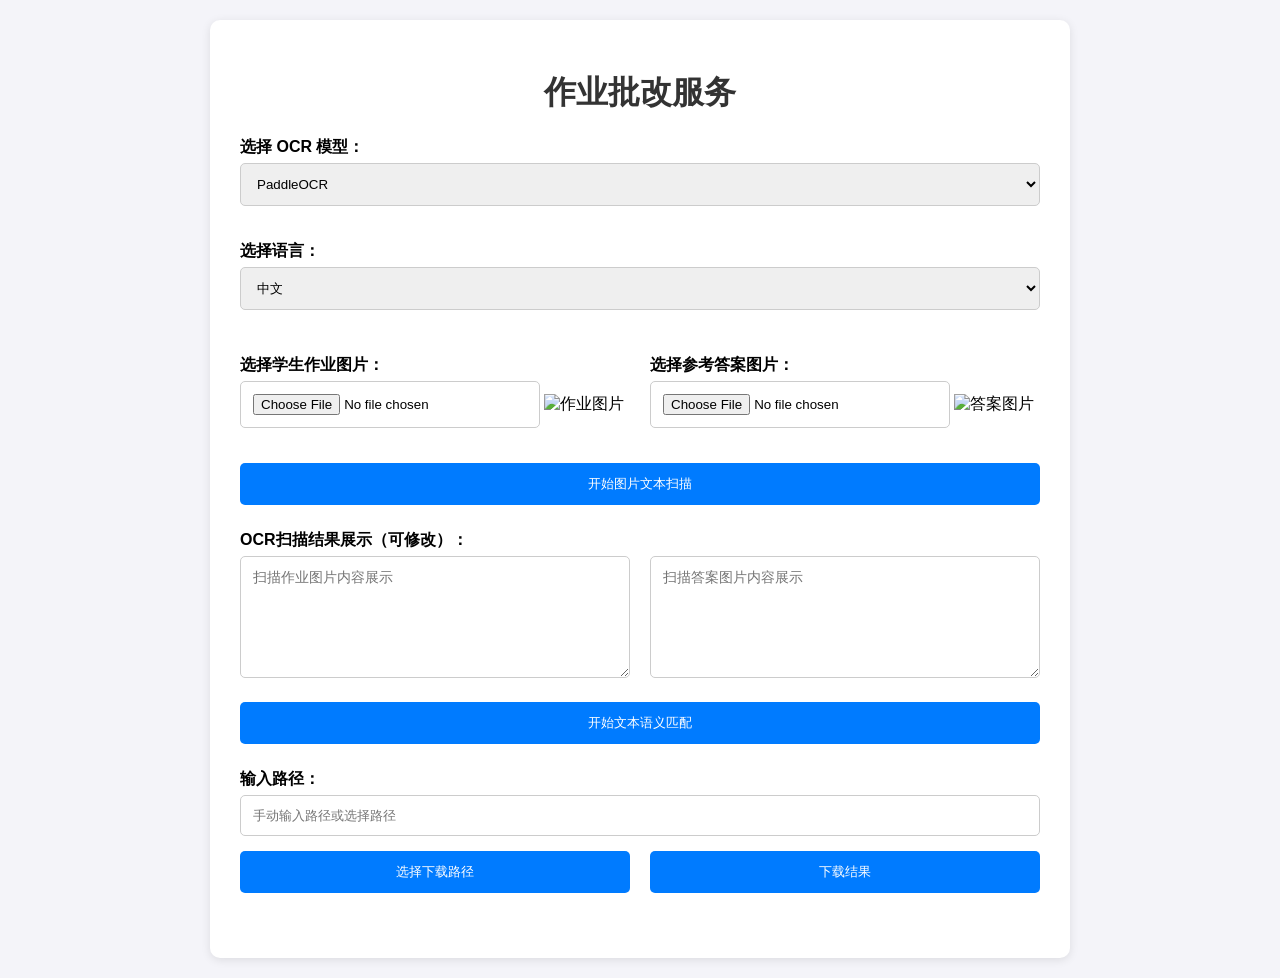
==== templates/index.html @ bc2387bb "前后端实现" ====
<!DOCTYPE html>
<html lang="en">
  <head>
    <meta charset="UTF-8" />
    <meta name="viewport" content="width=device-width, initial-scale=1.0" />
    <title>OCR 服务</title>
    <style>
      body {
        font-family: Arial, sans-serif;
        margin: 0;
        padding: 20px;
        background-color: #f4f4f9;
      }
      .container {
        max-width: 800px;
        margin: 0 auto;
        background: white;
        padding: 30px;
        border-radius: 10px;
        box-shadow: 0 2px 10px rgba(0, 0, 0, 0.1);
      }
      h1 {
        text-align: center;
        color: #333;
      }
      label {
        font-weight: bold;
        margin-top: 10px;
        display: block;
        margin-bottom: 5px;
      }
      input,
      select,
      button {
        width: 100%;
        padding: 12px;
        margin-bottom: 15px;
        border: 1px solid #ccc;
        border-radius: 5px;
        box-sizing: border-box;
      }
      button {
        background-color: #007bff;
        color: white;
        border: none;
        cursor: pointer;
      }
      button:hover {
        background-color: #0056b3;
      }
      .output {
        margin-top: 30px;
        background: #f9f9f9;
        padding: 15px;
        border-radius: 5px;
        display: none;
      }
      .output pre {
        font-size: 14px;
        color: #333;
        margin: 0;
      }
      #downloadButton {
        background-color: #28a745;
        margin-top: 15px;
      }
      #downloadButton:hover {
        background-color: #218838;
      }
      .path-box {
        display: flex;
        justify-content: space-between;
        align-items: center;
      }
      .input-boxs {
        display: flex;
        gap: 20px;
        margin-bottom: 20px;
      }
      .input-box {
        flex: 1;
      }
      .input-box input {
        width: calc(100% - 90px); /* Allow room for button */
      }
      .path-box button {
        width: 80px;
      }
      .hidden {
        display: none;
      }
      .form-group {
        margin-bottom: 20px;
      }
      .img-show {
        width: 100%;
        height: auto;
      }
      .download-box {
        display: flex;
        gap: 20px;
        margin-bottom: 20px;
      }
      textarea {
        width: 100%;
        padding: 12px;
        border: 1px solid #ccc;
        border-radius: 5px;
        font-family: Arial, sans-serif;
        font-size: 14px;
        box-sizing: border-box;
        resize: vertical; /* 可选，允许垂直调整大小 */
      }
    </style>
  </head>
  <body>
    <div class="container">
      <h1>作业批改服务</h1>
      <form id="ocrForm">
        <div class="form-group">
          <label for="model">选择 OCR 模型：</label>
          <select id="model">
            <option value="PaddleOCR">PaddleOCR</option>
            <option value="Tesseract">Tesseract</option>
          </select>
        </div>

        <div class="form-group">
          <label for="language">选择语言：</label>
          <select id="language">
            <option value="中文">中文</option>
            <option value="英文">英文</option>
          </select>
        </div>

        <div class="input-boxs">
          <div class="input-box">
            <label for="fileInput1">选择学生作业图片：</label>
            <input type="file" id="fileInput1" name="file1" accept="image/*" />
            <img id="img1" alt="作业图片" class="img-show" />
          </div>
          <div class="input-box">
            <label for="fileInput2">选择参考答案图片：</label>
            <input type="file" id="fileInput2" name="file2" accept="image/*" />
            <img id="img2" alt="答案图片" class="img-show" />
          </div>
        </div>

        <button type="button" id="ScanButton">开始图片文本扫描</button>

        <div class="form-group">
          <label for="">OCR扫描结果展示（可修改）：</label>
          <div class="input-boxs">
            <div class="input-box">
              <textarea
                id="content_work"
                placeholder="扫描作业图片内容展示"
                rows="6"
                style="width: 100%; resize: vertical"
              ></textarea>
            </div>
            <div class="input-box">
              <textarea
                id="content_answer"
                placeholder="扫描答案图片内容展示"
                rows="6"
                style="width: 100%; resize: vertical"
              ></textarea>
            </div>
          </div>
        </div>

        <button type="button" id="CompareButton">开始文本语义匹配</button>

        <div class="form-group">
          <label for="inputPath">输入路径：</label>
          <input
            type="text"
            id="DownloadPath"
            placeholder="手动输入路径或选择路径"
          />
          <div class="download-box">
            <button type="button" id="choosePathButton">选择下载路径</button>
            <button type="button" id="DownloadButton">下载结果</button>
          </div>
        </div>
      </form>

      <div class="output hidden" id="output">
        <h3>处理结果：</h3>
        <pre id="outputContent">等待处理...</pre>
        <button id="downloadButton" class="hidden">下载结果</button>
      </div>
    </div>

    <script>
      // 处理文件选择后的路径更新和图片预览
      document
        .getElementById("fileInput1")
        .addEventListener("change", function () {
          const file = this.files[0];
          if (file) {
            // 显示预览
            document.getElementById("img1").src = URL.createObjectURL(file);
            document.getElementById("img1").style.display = "block"; // 显示图片
          }
        });

      document
        .getElementById("fileInput2")
        .addEventListener("change", function () {
          const file = this.files[0];
          if (file) {
            // 显示预览
            document.getElementById("img2").src = URL.createObjectURL(file);
            document.getElementById("img2").style.display = "block"; // 显示图片
          }
        });

      document
        .getElementById("ScanButton")
        .addEventListener("click", async () => {
          const fileInput1 = document.getElementById("fileInput1");
          const fileInput2 = document.getElementById("fileInput2");

          if (!fileInput1.files[0] || !fileInput2.files[0]) {
            alert("请提供作业图片和参考答案图片！");
            return;
          }

          const formData = new FormData();
          formData.append("file1", fileInput1.files[0]);
          formData.append("file2", fileInput2.files[0]);
          formData.append("model", document.getElementById("model").value); // 选择的模型
          formData.append(
            "language",
            document.getElementById("language").value
          ); // 选择的语言

          try {
            const response = await fetch("http://127.0.0.1:5000/ocr", {
              method: "POST",
              body: formData,
            });

            const data = await response.json();
            const outputDiv = document.getElementById("output");
            const outputContent = document.getElementById("outputContent");

            if (response.ok) {
              outputDiv.classList.remove("hidden");
              outputContent.innerText =
                `扫描结果（部分显示）：\n\n` +
                `作业内容:\n${data.workContent}\n\n` +
                `参考答案内容:\n${data.answerContent}`;

              // 填充文本框中的扫描结果
              document.getElementById("content_work").value = data.workContent;
              document.getElementById("content_answer").value =
                data.answerContent;
            } else {
              outputDiv.classList.remove("hidden");
              outputContent.innerText = `处理失败：${data.message}`;
            }
          } catch (error) {
            document.getElementById(
              "outputContent"
            ).innerText = `请求出错：${error.message}`;
          }
        });

      // 处理文本匹配按钮
      document
        .getElementById("CompareButton")
        .addEventListener("click", async () => {
          const contentWork = document.getElementById("content_work").value;
          const contentAnswer = document.getElementById("content_answer").value;

          if (!contentWork || !contentAnswer) {
            alert("请扫描并填写作业内容和参考答案内容！");
            return;
          }

          const payload = {
            workContent: contentWork,
            answerContent: contentAnswer,
          };

          try {
            const response = await fetch(
              "http://127.0.0.1:5000/compare_texts",
              {
                method: "POST",
                headers: {
                  "Content-Type": "application/json",
                },
                body: JSON.stringify(payload),
              }
            );

            const data = await response.json();
            if (response.ok) {
              alert(`文本匹配结果：\n相似度：${data.similarity}%`);
            } else {
              alert(`错误：${data.message}`);
            }
          } catch (error) {
            alert(`请求失败：${error.message}`);
          }
        });
    </script>
  </body>
</html>
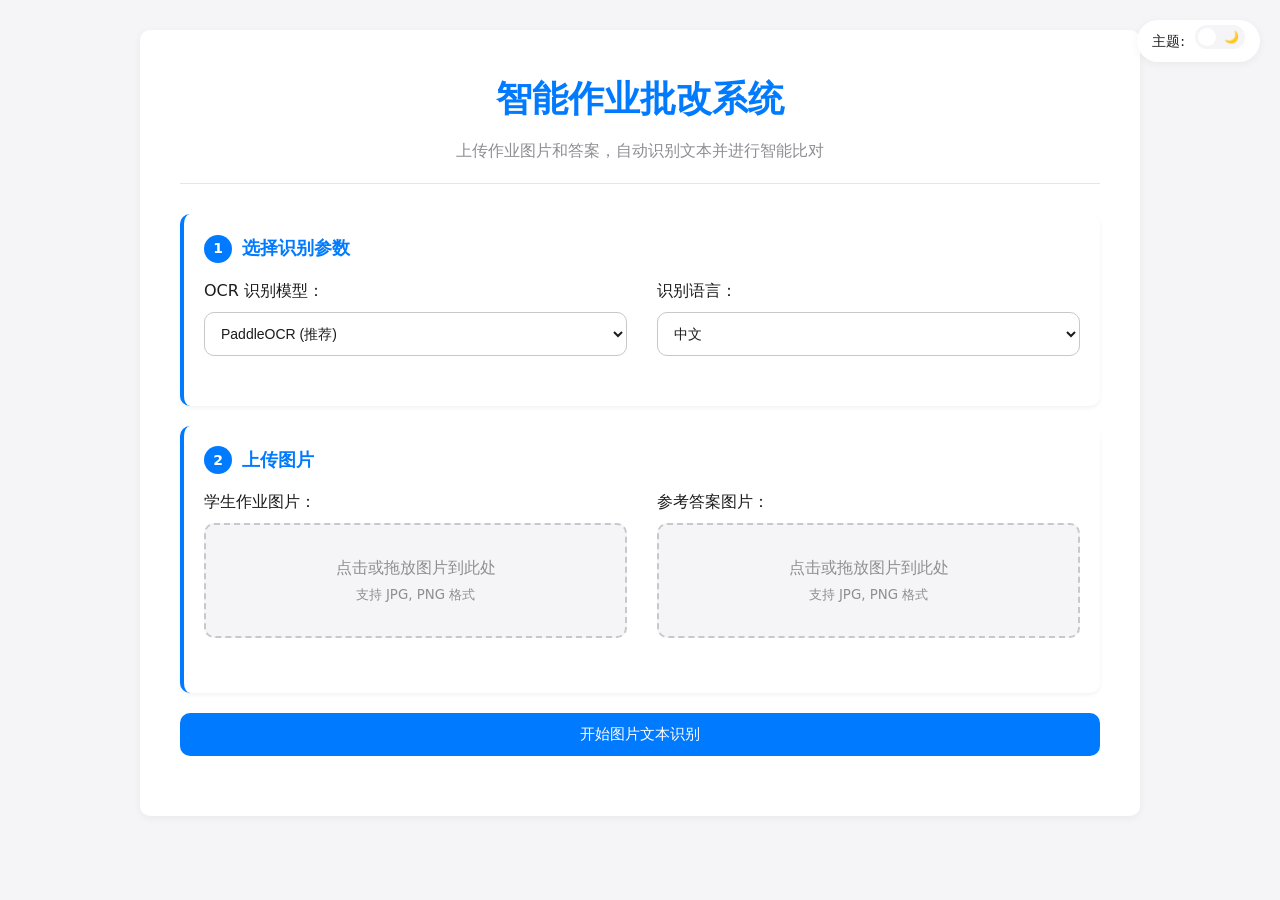
==== commit b81152e1: "deepseek增强" ====
--- a/templates/index.html
+++ b/templates/index.html
@@ -1,313 +1,1075 @@
 <!DOCTYPE html>
-<html lang="en">
-  <head>
-    <meta charset="UTF-8" />
-    <meta name="viewport" content="width=device-width, initial-scale=1.0" />
-    <title>OCR 服务</title>
-    <style>
-      body {
-        font-family: Arial, sans-serif;
-        margin: 0;
+<html lang="zh-CN">
+
+<head>
+  <meta charset="UTF-8" />
+  <meta name="viewport" content="width=device-width, initial-scale=1.0" />
+  <title>智能作业批改系统</title>
+  <style>
+    :root {
+      --primary-color: #007aff;
+      --secondary-color: #005bb5;
+      --success-color: #34c759;
+      --warning-color: #ff3b30;
+      --light-bg: #f5f5f7;
+      --dark-text: #1c1c1e;
+      --light-text: #8e8e93;
+      --border-radius: 10px;
+      --box-shadow: 0 2px 8px rgba(0, 0, 0, 0.05);
+      --body-bg: #f5f5f7;
+      --card-bg: #ffffff;
+      --border-color: #e5e5ea;
+      --input-border: #c7c7cc;
+      --file-input-bg: #f5f5f7;
+      --notification-bg: rgba(0, 0, 0, 0.8);
+      --notification-text: #ffffff;
+    }
+
+    [data-theme="dark"] {
+      --primary-color: #0a84ff;
+      --secondary-color: #007aff;
+      --success-color: #30d158;
+      --warning-color: #ff453a;
+      --light-bg: #1c1c1e;
+      --dark-text: #e5e5ea;
+      /* 调整为浅灰色，护眼 */
+      --light-text: #8e8e93;
+      --box-shadow: 0 4px 12px rgba(0, 0, 0, 0.3);
+      --body-bg: #121212;
+      /* 深灰色背景，护眼 */
+      --card-bg: #2c2c2e;
+      /* 稍浅灰色，柔和对比 */
+      --border-color: #3a3a3c;
+      --input-border: #3a3a3c;
+      --file-input-bg: #2c2c2e;
+      /* 与卡片背景一致 */
+      --notification-bg: rgba(255, 255, 255, 0.8);
+      --notification-text: #000000;
+    }
+
+    * {
+      box-sizing: border-box;
+      margin: 0;
+      padding: 0;
+    }
+
+    body {
+      font-family: system-ui, -apple-system, BlinkMacSystemFont, "Segoe UI",
+        Roboto, "Helvetica Neue", Arial, sans-serif;
+      line-height: 1.6;
+      color: var(--dark-text);
+      background-color: var(--body-bg);
+      padding: 0;
+      margin: 0;
+      transition: all 0.3s ease;
+    }
+
+    .container {
+      max-width: 1000px;
+      margin: 30px auto;
+      background: var(--card-bg);
+      padding: 40px;
+      border-radius: var(--border-radius);
+      box-shadow: var(--box-shadow);
+    }
+
+    .theme-toggle-container {
+      position: fixed;
+      top: 20px;
+      right: 20px;
+      z-index: 1000;
+      display: flex;
+      align-items: center;
+      background: var(--card-bg);
+      border-radius: 30px;
+      padding: 5px 15px;
+      box-shadow: var(--box-shadow);
+    }
+
+    .theme-label {
+      margin-right: 10px;
+      font-size: 14px;
+      color: var(--dark-text);
+    }
+
+    .theme-switch {
+      position: relative;
+      display: inline-block;
+      width: 50px;
+      height: 24px;
+    }
+
+    .theme-switch input {
+      opacity: 0;
+      width: 0;
+      height: 0;
+    }
+
+    .slider {
+      position: absolute;
+      cursor: pointer;
+      top: 0;
+      left: 0;
+      right: 0;
+      bottom: 0;
+      background-color: var(--light-bg);
+      transition: 0.4s;
+      border-radius: 34px;
+    }
+
+    .slider:before {
+      position: absolute;
+      content: "";
+      height: 18px;
+      width: 18px;
+      left: 3px;
+      bottom: 3px;
+      background-color: white;
+      transition: 0.4s;
+      border-radius: 50%;
+    }
+
+    input:checked+.slider {
+      background-color: var(--success-color);
+    }
+
+    input:checked+.slider:before {
+      transform: translateX(26px);
+    }
+
+    .slider-icons {
+      position: absolute;
+      top: 0;
+      left: 0;
+      right: 0;
+      bottom: 0;
+      display: flex;
+      justify-content: space-between;
+      padding: 3px 6px;
+      color: white;
+      font-size: 12px;
+    }
+
+    .page-header {
+      text-align: center;
+      margin-bottom: 30px;
+      padding-bottom: 20px;
+      border-bottom: 1px solid var(--border-color);
+    }
+
+    .page-header h1 {
+      color: var(--primary-color);
+      font-size: 36px;
+      margin-bottom: 10px;
+    }
+
+    .page-header p {
+      color: var(--light-text);
+      font-size: 16px;
+    }
+
+    .card {
+      background: var(--card-bg);
+      border-radius: var(--border-radius);
+      padding: 20px;
+      margin-bottom: 20px;
+      box-shadow: 0 2px 4px rgba(0, 0, 0, 0.05);
+      border-left: 4px solid var(--primary-color);
+      transition: all 0.3s ease;
+    }
+
+    .card:hover {
+      transform: scale(1.02);
+      box-shadow: 0 4px 8px rgba(0, 0, 0, 0.1);
+      transition: transform 0.3s, box-shadow 0.3s;
+    }
+
+    .card-title {
+      display: flex;
+      align-items: center;
+      margin-bottom: 15px;
+      font-size: 18px;
+      font-weight: 600;
+      color: var(--primary-color);
+    }
+
+    .card-title span {
+      background: var(--primary-color);
+      color: white;
+      width: 28px;
+      height: 28px;
+      border-radius: 50%;
+      display: flex;
+      align-items: center;
+      justify-content: center;
+      margin-right: 10px;
+      font-size: 14px;
+    }
+
+    label {
+      font-weight: 500;
+      display: block;
+      margin-bottom: 8px;
+      color: var(--dark-text);
+    }
+
+    input,
+    select,
+    textarea {
+      width: 100%;
+      padding: 12px;
+      margin-bottom: 15px;
+      border: 1px solid var(--input-border);
+      border-radius: var(--border-radius);
+      font-size: 14px;
+      transition: border 0.3s, box-shadow 0.3s;
+      background-color: var(--card-bg);
+      color: var(--dark-text);
+    }
+
+    input:focus,
+    select:focus,
+    textarea:focus {
+      outline: none;
+      border-color: var(--primary-color);
+      box-shadow: 0 0 0 2px rgba(0, 122, 255, 0.5);
+    }
+
+    select:hover {
+      cursor: pointer;
+    }
+
+    .form-row {
+      display: flex;
+      gap: 30px;
+      margin-bottom: 15px;
+    }
+
+    .form-column {
+      flex: 1;
+    }
+
+    button {
+      background-color: var(--primary-color);
+      color: white;
+      border: none;
+      padding: 12px 20px;
+      border-radius: var(--border-radius);
+      cursor: pointer;
+      font-weight: 500;
+      font-size: 15px;
+      transition: background 0.3s, transform 0.1s;
+      display: flex;
+      align-items: center;
+      justify-content: center;
+    }
+
+    button:hover {
+      background-color: var(--secondary-color);
+    }
+
+    button:active {
+      transform: scale(0.98);
+    }
+
+    .btn-success {
+      background-color: var(--success-color);
+    }
+
+    .btn-success:hover {
+      background-color: var(--secondary-color);
+    }
+
+    .file-input-container {
+      position: relative;
+      margin-bottom: 20px;
+    }
+
+    .file-input-container input[type="file"] {
+      position: absolute;
+      left: 0;
+      top: 0;
+      opacity: 0;
+      width: 100%;
+      height: 100%;
+      cursor: pointer;
+    }
+
+    .file-input-label {
+      display: flex;
+      align-items: center;
+      justify-content: center;
+      border: 2px dashed var(--input-border);
+      border-radius: var(--border-radius);
+      padding: 30px;
+      text-align: center;
+      color: var(--light-text);
+      background-color: var(--file-input-bg);
+      cursor: pointer;
+      transition: all 0.3s ease, background-color 0.3s ease,
+        transform 0.3s ease;
+    }
+
+    .file-input-label:hover {
+      border-color: var(--primary-color);
+      background-color: rgba(0, 122, 255, 0.05);
+    }
+
+    .file-input-label.has-file {
+      border-style: solid;
+      border-color: var(--success-color);
+      background-color: rgba(52, 199, 89, 0.1);
+      padding: 15px;
+      transform: scale(1.03);
+      /* 轻微放大，增强视觉反馈 */
+    }
+
+    .img-preview {
+      width: 100%;
+      max-height: 200px;
+      object-fit: contain;
+      margin-top: 10px;
+      border-radius: var(--border-radius);
+      box-shadow: 0 2px 4px rgba(0, 0, 0, 0.05);
+      display: none;
+    }
+
+    .cancel-btn {
+      background-color: var(--primary-color);
+      /* 修改为与“开始图片文本识别”按钮一致 */
+      margin-top: 8px;
+      font-size: 14px;
+      padding: 6px 12px;
+    }
+
+    .btn-container {
+      display: flex;
+      justify-content: center;
+      margin: 20px 0;
+      gap: 15px;
+    }
+
+    .full-width-btn {
+      width: 100%;
+    }
+
+    .result-container {
+      margin-top: 30px;
+      background: var(--light-bg);
+      padding: 20px;
+      border-radius: var(--border-radius);
+      display: none;
+    }
+
+    .result-header {
+      display: flex;
+      justify-content: space-between;
+      align-items: center;
+      margin-bottom: 15px;
+    }
+
+    .result-content {
+      background: var(--card-bg);
+      padding: 15px;
+      border-radius: var(--border-radius);
+      border: 1px solid var(--input-border);
+    }
+
+    .similarity-score {
+      font-size: 24px;
+      text-align: center;
+      margin: 20px 0;
+      padding: 15px;
+      background: linear-gradient(135deg,
+          var(--success-color),
+          var(--primary-color));
+      color: white;
+      border-radius: var(--border-radius);
+      display: none;
+    }
+
+    .loading {
+      position: relative;
+      opacity: 0.7;
+      pointer-events: none;
+    }
+
+    .loading::after {
+      content: "";
+      position: absolute;
+      top: calc(50% - 10px);
+      left: calc(50% - 10px);
+      width: 20px;
+      height: 20px;
+      border: 2px solid transparent;
+      border-top-color: var(--primary-color);
+      border-radius: 50%;
+      animation: spinner 0.8s linear infinite;
+    }
+
+    @keyframes spinner {
+      to {
+        transform: rotate(360deg);
+      }
+    }
+
+    .notification {
+      position: fixed;
+      top: 20px;
+      left: 50%;
+      transform: translateX(-50%);
+      width: auto;
+      max-width: 80%;
+      padding: 10px 20px;
+      background: var(--notification-bg);
+      color: var(--notification-text);
+      border-radius: 8px;
+      box-shadow: 0 4px 12px rgba(0, 0, 0, 0.15);
+      z-index: 1000;
+      display: none;
+      align-items: center;
+      justify-content: center;
+      transition: transform 0.3s ease-out;
+    }
+
+    .notification.show {
+      display: flex;
+    }
+
+    .notification.success {
+      border-left: 4px solid var(--success-color);
+    }
+
+    .notification.error {
+      border-left: 4px solid var(--warning-color);
+    }
+
+    #progressContainer {
+      display: none;
+      margin: 10px 0;
+    }
+
+    progress {
+      width: 100%;
+      height: 20px;
+      -webkit-appearance: none;
+      appearance: none;
+    }
+
+    progress::-webkit-progress-bar {
+      background-color: var(--input-border);
+      border-radius: var(--border-radius);
+    }
+
+    progress::-webkit-progress-value {
+      background: linear-gradient(to right,
+          var(--primary-color),
+          var(--secondary-color));
+      border-radius: var(--border-radius);
+    }
+
+    @media (max-width: 768px) {
+      .container {
         padding: 20px;
-        background-color: #f4f4f9;
+        margin: 15px;
       }
-      .container {
-        max-width: 800px;
-        margin: 0 auto;
-        background: white;
-        padding: 30px;
-        border-radius: 10px;
-        box-shadow: 0 2px 10px rgba(0, 0, 0, 0.1);
+
+      .form-row {
+        flex-direction: column;
+        gap: 0;
       }
-      h1 {
-        text-align: center;
-        color: #333;
+
+      .btn-container {
+        flex-direction: column;
       }
-      label {
-        font-weight: bold;
-        margin-top: 10px;
-        display: block;
-        margin-bottom: 5px;
+
+      .theme-toggle-container {
+        top: 10px;
+        right: 10px;
+        padding: 3px 10px;
       }
-      input,
-      select,
-      button {
-        width: 100%;
-        padding: 12px;
-        margin-bottom: 15px;
-        border: 1px solid #ccc;
-        border-radius: 5px;
-        box-sizing: border-box;
-      }
-      button {
-        background-color: #007bff;
-        color: white;
-        border: none;
-        cursor: pointer;
-      }
-      button:hover {
-        background-color: #0056b3;
-      }
-      .output {
-        margin-top: 30px;
-        background: #f9f9f9;
-        padding: 15px;
-        border-radius: 5px;
-        display: none;
-      }
-      .output pre {
-        font-size: 14px;
-        color: #333;
-        margin: 0;
-      }
-      #downloadButton {
-        background-color: #28a745;
-        margin-top: 15px;
-      }
-      #downloadButton:hover {
-        background-color: #218838;
-      }
-      .path-box {
-        display: flex;
-        justify-content: space-between;
-        align-items: center;
-      }
-      .input-boxs {
-        display: flex;
-        gap: 20px;
-        margin-bottom: 20px;
-      }
-      .input-box {
-        flex: 1;
-      }
-      .input-box input {
-        width: calc(100% - 90px); /* Allow room for button */
-      }
-      .path-box button {
-        width: 80px;
-      }
-      .hidden {
-        display: none;
-      }
-      .form-group {
-        margin-bottom: 20px;
-      }
-      .img-show {
-        width: 100%;
-        height: auto;
-      }
-      .download-box {
-        display: flex;
-        gap: 20px;
-        margin-bottom: 20px;
-      }
-      textarea {
-        width: 100%;
-        padding: 12px;
-        border: 1px solid #ccc;
-        border-radius: 5px;
-        font-family: Arial, sans-serif;
-        font-size: 14px;
-        box-sizing: border-box;
-        resize: vertical; /* 可选，允许垂直调整大小 */
-      }
-    </style>
-  </head>
-  <body>
-    <div class="container">
-      <h1>作业批改服务</h1>
-      <form id="ocrForm">
-        <div class="form-group">
-          <label for="model">选择 OCR 模型：</label>
-          <select id="model">
-            <option value="PaddleOCR">PaddleOCR</option>
-            <option value="Tesseract">Tesseract</option>
-          </select>
-        </div>
-
-        <div class="form-group">
-          <label for="language">选择语言：</label>
-          <select id="language">
-            <option value="中文">中文</option>
-            <option value="英文">英文</option>
-          </select>
-        </div>
-
-        <div class="input-boxs">
-          <div class="input-box">
-            <label for="fileInput1">选择学生作业图片：</label>
-            <input type="file" id="fileInput1" name="file1" accept="image/*" />
-            <img id="img1" alt="作业图片" class="img-show" />
+    }
+
+    .custom-checkbox-container {
+      display: flex;
+      align-items: center;
+      margin: 10px 0;
+    }
+
+    .custom-checkbox {
+      position: absolute;
+      opacity: 0;
+      cursor: pointer;
+      height: 0;
+      width: 0;
+    }
+
+    .custom-checkbox-label {
+      display: flex;
+      align-items: center;
+      cursor: pointer;
+      user-select: none;
+      font-weight: 500;
+      color: var(--dark-text);
+      margin-bottom: 0;
+    }
+
+    .checkbox-icon {
+      display: inline-block;
+      width: 22px;
+      height: 22px;
+      margin-right: 10px;
+      background-color: var(--card-bg);
+      border: 2px solid var(--primary-color);
+      border-radius: 6px;
+      position: relative;
+      transition: all 0.2s ease;
+    }
+
+    .custom-checkbox:checked+.custom-checkbox-label .checkbox-icon {
+      background-color: var(--primary-color);
+    }
+
+    .custom-checkbox:checked+.custom-checkbox-label .checkbox-icon::after {
+      content: '';
+      position: absolute;
+      left: 7px;
+      top: 3px;
+      width: 6px;
+      height: 12px;
+      border: solid white;
+      border-width: 0 2px 2px 0;
+      transform: rotate(45deg);
+    }
+
+    .custom-checkbox:focus+.custom-checkbox-label .checkbox-icon {
+      box-shadow: 0 0 0 3px rgba(0, 122, 255, 0.3);
+    }
+
+    /* 勾选框悬停效果 */
+    .custom-checkbox-label:hover .checkbox-icon {
+      border-color: var(--secondary-color);
+      transform: scale(1.05);
+    }
+  </style>
+</head>
+
+<body>
+  <!-- 主题切换 -->
+  <div class="theme-toggle-container">
+    <span class="theme-label">主题:</span>
+    <label class="theme-switch">
+      <input type="checkbox" id="themeToggle" />
+      <span class="slider">
+        <span class="slider-icons">
+          <span>☀️</span>
+          <span>🌙</span>
+        </span>
+      </span>
+    </label>
+  </div>
+  <div class="container">
+    <div class="page-header">
+      <h1>智能作业批改系统</h1>
+      <p>上传作业图片和答案，自动识别文本并进行智能比对</p>
+    </div>
+    <form id="ocrForm">
+      <div class="card">
+        <div class="card-title"><span>1</span>选择识别参数</div>
+        <div class="form-row">
+          <div class="form-column">
+            <label for="model">OCR 识别模型：</label>
+            <select id="model">
+              <option value="PaddleOCR">PaddleOCR (推荐)</option>
+              <option value="Tesseract">Tesseract</option>
+            </select>
           </div>
-          <div class="input-box">
-            <label for="fileInput2">选择参考答案图片：</label>
-            <input type="file" id="fileInput2" name="file2" accept="image/*" />
-            <img id="img2" alt="答案图片" class="img-show" />
+          <div class="form-column">
+            <label for="language">识别语言：</label>
+            <select id="language">
+              <option value="中文">中文</option>
+              <option value="英文">英文</option>
+            </select>
           </div>
         </div>
-
-        <button type="button" id="ScanButton">开始图片文本扫描</button>
-
-        <div class="form-group">
-          <label for="">OCR扫描结果展示（可修改）：</label>
-          <div class="input-boxs">
-            <div class="input-box">
-              <textarea
-                id="content_work"
-                placeholder="扫描作业图片内容展示"
-                rows="6"
-                style="width: 100%; resize: vertical"
-              ></textarea>
+      </div>
+      <div class="card">
+        <div class="card-title"><span>2</span>上传图片</div>
+        <div class="form-row">
+          <div class="form-column">
+            <label>学生作业图片：</label>
+            <div class="file-input-container">
+              <div class="file-input-label" id="workImageLabel">
+                <div>
+                  点击或拖放图片到此处<br /><small>支持 JPG, PNG 格式</small>
+                </div>
+              </div>
+              <input type="file" id="fileInput1" accept="image/*" />
             </div>
-            <div class="input-box">
-              <textarea
-                id="content_answer"
-                placeholder="扫描答案图片内容展示"
-                rows="6"
-                style="width: 100%; resize: vertical"
-              ></textarea>
+            <img id="img1" alt="作业图片预览" class="img-preview" />
+            <button type="button" id="cancelStudentImage" class="cancel-btn" style="display: none">
+              取消选择
+            </button>
+          </div>
+          <div class="form-column">
+            <label>参考答案图片：</label>
+            <div class="file-input-container">
+              <div class="file-input-label" id="answerImageLabel">
+                <div>
+                  点击或拖放图片到此处<br /><small>支持 JPG, PNG 格式</small>
+                </div>
+              </div>
+              <input type="file" id="fileInput2" accept="image/*" />
+            </div>
+            <img id="img2" alt="答案图片预览" class="img-preview" />
+            <button type="button" id="cancelAnswerImage" class="cancel-btn" style="display: none">
+              取消选择
+            </button>
+          </div>
+        </div>
+      </div>
+      <div class="btn-container">
+        <button type="button" id="ScanButton" class="full-width-btn" disabled>
+          <span>开始图片文本识别</span>
+        </button>
+      </div>
+      <div id="progressContainer" style="display: none">
+        <progress id="progressBar" value="0" max="100"></progress>
+      </div>
+      <div class="card" id="textResultCard" style="display: none">
+        <div class="card-title"><span>3</span>OCR识别结果</div>
+        <div class="form-row">
+          <div class="form-column">
+            <label for="content_work">学生作业内容：</label>
+            <textarea id="content_work" placeholder="学生作业内容将显示在这里..." rows="8"></textarea>
+            <button type="button" id="undoButtonWork" style="margin-bottom: 15px">
+              撤销修改
+            </button>
+          </div>
+          <div class="form-column">
+            <label for="content_answer">参考答案内容：</label>
+            <textarea id="content_answer" placeholder="参考答案内容将显示在这里..." rows="8"></textarea>
+            <button type="button" id="undoButtonAnswer" style="margin-bottom: 15px">
+              撤销修改
+            </button>
+          </div>
+        </div>
+        <p style="
+              margin-bottom: 15px;
+              color: var(--light-text);
+              font-size: 14px;
+            ">
+          提示：您可以手动编辑上面的文本以修正任何识别错误
+        </p>
+      </div>
+      <div class="btn-container" id="compareButtonContainer" style="display: none">
+        <button type="button" id="CompareButton" class="full-width-btn btn-success">
+          <span>开始智能文本匹配比对</span>
+        </button>
+        <div class="card" id="enhancedScoreContainer" style="display: none; margin-top: 15px; margin-bottom: 15px;">
+          <div class="form-row" style="margin: 0;">
+            <div class="form-column" style="display: flex; align-items: center;">
+              <div class="custom-checkbox-container">
+                <input type="checkbox" id="enableDeepseek" class="custom-checkbox">
+                <label for="enableDeepseek" class="custom-checkbox-label">
+                  <span class="checkbox-icon"></span>
+                  启用deepseek增强评分
+                </label>
+              </div>
             </div>
           </div>
         </div>
-
-        <button type="button" id="CompareButton">开始文本语义匹配</button>
-
-        <div class="form-group">
-          <label for="inputPath">输入路径：</label>
-          <input
-            type="text"
-            id="DownloadPath"
-            placeholder="手动输入路径或选择路径"
-          />
-          <div class="download-box">
-            <button type="button" id="choosePathButton">选择下载路径</button>
-            <button type="button" id="DownloadButton">下载结果</button>
+      </div>
+      <div class="similarity-score" id="similarityDisplay" style="display: none">
+        <h3>作业评分</h3>
+        <div id="similarityScore" style="font-size: 36px; font-weight: bold">
+          --
+        </div>
+      </div>
+      <div class="card" id="downloadCard" style="display: none">
+        <div class="card-title"><span>4</span>下载批改结果</div>
+        <label for="DownloadPath">下载路径：</label>
+        <input type="text" id="DownloadPath" placeholder="选择或输入文件保存路径" />
+        <div class="form-row">
+          <div class="form-column">
+            <button type="button" id="choosePathButton" class="full-width-btn">
+              选择保存路径
+            </button>
+          </div>
+          <div class="form-column">
+            <button type="button" id="DownloadButton" class="full-width-btn">
+              下载批改结果
+            </button>
           </div>
         </div>
-      </form>
-
-      <div class="output hidden" id="output">
-        <h3>处理结果：</h3>
-        <pre id="outputContent">等待处理...</pre>
-        <button id="downloadButton" class="hidden">下载结果</button>
       </div>
+    </form>
+    <div class="notification" id="notification">
+      <div id="notificationMessage"></div>
     </div>
-
-    <script>
-      // 处理文件选择后的路径更新和图片预览
-      document
-        .getElementById("fileInput1")
-        .addEventListener("change", function () {
-          const file = this.files[0];
-          if (file) {
-            // 显示预览
-            document.getElementById("img1").src = URL.createObjectURL(file);
-            document.getElementById("img1").style.display = "block"; // 显示图片
+  </div>
+  <script>
+    let originalWorkText = "";
+    let originalAnswerText = "";
+    let progressInterval = null;
+
+    function roundToHalf(value) {
+      const converted = parseFloat(value);
+      const decimal = converted - Math.floor(converted);
+      if (decimal < 0.25) {
+        return Math.floor(converted);
+      } else if (decimal < 0.75) {
+        return Math.floor(converted) + 0.5;
+      } else {
+        return Math.ceil(converted);
+      }
+    }
+
+    document.addEventListener("DOMContentLoaded", function () {
+      const themeToggle = document.getElementById("themeToggle");
+      const savedTheme = localStorage.getItem("theme");
+      const prefersDarkScheme = window.matchMedia(
+        "(prefers-color-scheme: dark)"
+      ).matches;
+      if (
+        savedTheme === "dark" ||
+        (savedTheme === null && prefersDarkScheme)
+      ) {
+        document.documentElement.setAttribute("data-theme", "dark");
+        themeToggle.checked = true;
+      } else {
+        document.documentElement.setAttribute("data-theme", "light");
+        themeToggle.checked = false;
+      }
+      themeToggle.addEventListener("change", function () {
+        if (this.checked) {
+          document.documentElement.setAttribute("data-theme", "dark");
+          localStorage.setItem("theme", "dark");
+          showNotification("已切换到深色主题", "success");
+        } else {
+          document.documentElement.setAttribute("data-theme", "light");
+          localStorage.setItem("theme", "light");
+          showNotification("已切换到浅色主题", "success");
+        }
+      });
+      window
+        .matchMedia("(prefers-color-scheme: dark)")
+        .addEventListener("change", (e) => {
+          if (!localStorage.getItem("theme")) {
+            const newTheme = e.matches ? "dark" : "light";
+            document.documentElement.setAttribute("data-theme", newTheme);
+            themeToggle.checked = e.matches;
+            showNotification(
+              `已根据系统设置切换到${e.matches ? "深色" : "浅色"}主题`,
+              "success"
+            );
           }
         });
-
-      document
-        .getElementById("fileInput2")
-        .addEventListener("change", function () {
-          const file = this.files[0];
-          if (file) {
-            // 显示预览
-            document.getElementById("img2").src = URL.createObjectURL(file);
-            document.getElementById("img2").style.display = "block"; // 显示图片
+    });
+
+    function showNotification(message, type = "success") {
+      const notification = document.getElementById("notification");
+      const notificationMessage = document.getElementById(
+        "notificationMessage"
+      );
+      notification.className = "notification";
+      notification.classList.add(type);
+      notificationMessage.textContent = message;
+      notification.style.display = "flex"; // 显示通知
+      setTimeout(() => {
+        notification.style.display = "none"; // 3秒后隐藏
+      }, 3000);
+    }
+
+    function startProgress() {
+      const progressBar = document.getElementById("progressBar");
+      progressBar.value = 0;
+      document.getElementById("progressContainer").style.display = "block";
+      progressInterval = setInterval(function () {
+        if (progressBar.value < 90) {
+          progressBar.value += 10;
+        } else {
+          clearInterval(progressInterval);
+          progressInterval = null;
+        }
+      }, 300);
+    }
+
+    function finishProgress() {
+      if (progressInterval) {
+        clearInterval(progressInterval);
+        progressInterval = null;
+      }
+      const progressBar = document.getElementById("progressBar");
+      progressBar.value = 100;
+      setTimeout(function () {
+        document.getElementById("progressContainer").style.display = "none";
+        progressBar.value = 0;
+      }, 500);
+    }
+
+    // 图片选择后的更新
+    function updateImagePreview(fileInputId, labelId, imgId, cancelBtnId) {
+      const fileInput = document.getElementById(fileInputId);
+      const label = document.getElementById(labelId);
+      const preview = document.getElementById(imgId);
+      const cancelBtn = document.getElementById(cancelBtnId);
+      const file = fileInput.files[0];
+
+      if (file) {
+        // 先进行缩放动画
+        label.style.transform = "scale(1.05)"; // 放大
+        label.style.transition = "transform 0.2s ease"; // 动画过渡
+
+        setTimeout(() => {
+          label.classList.add("has-file");
+          label.innerHTML = `<div>已选择: ${file.name}</div>`;
+          preview.src = URL.createObjectURL(file);
+          preview.style.display = "block";
+          cancelBtn.style.display = "inline-block";
+          checkFilesAndShowButtons();
+
+          // 恢复原始大小
+          label.style.transform = "scale(1)"; // 恢复缩放
+        }, 200); // 延迟200毫秒确保视觉体验
+      }
+    }
+
+    function cancelImageSelection(
+      fileInputId,
+      labelId,
+      imgId,
+      cancelBtnId,
+      type
+    ) {
+      const fileInput = document.getElementById(fileInputId);
+      const label = document.getElementById(labelId);
+      const preview = document.getElementById(imgId);
+      const cancelBtn = document.getElementById(cancelBtnId);
+
+      fileInput.value = "";
+      label.classList.remove("has-file");
+      label.innerHTML = `<div>点击或拖放图片到此处<br /><small>支持 JPG, PNG 格式</small></div>`;
+      preview.style.display = "none";
+      cancelBtn.style.display = "none";
+
+      if (type === "student") {
+        document.getElementById("content_work").value = "";
+        originalWorkText = "";
+        showNotification("已取消学生作业图片的上传", "success");
+      } else if (type === "answer") {
+        document.getElementById("content_answer").value = "";
+        originalAnswerText = "";
+        showNotification("已取消参考答案图片的上传", "success");
+      }
+
+      document.getElementById("textResultCard").style.display = "none";
+      document.getElementById("compareButtonContainer").style.display =
+        "none";
+      document.getElementById("enhancedScoreContainer").style.display = "none";
+      document.getElementById("similarityDisplay").style.display = "none";
+      document.getElementById("downloadCard").style.display = "none";
+
+      checkFilesAndShowButtons();
+    }
+
+    function checkFilesAndShowButtons() {
+      const file1 = document.getElementById("fileInput1").files[0];
+      const file2 = document.getElementById("fileInput2").files[0];
+      const scanButton = document.getElementById("ScanButton");
+      scanButton.disabled = !(file1 && file2);
+    }
+
+    document
+      .getElementById("fileInput1")
+      .addEventListener("change", function () {
+        updateImagePreview(
+          "fileInput1",
+          "workImageLabel",
+          "img1",
+          "cancelStudentImage"
+        );
+      });
+
+    document
+      .getElementById("fileInput2")
+      .addEventListener("change", function () {
+        updateImagePreview(
+          "fileInput2",
+          "answerImageLabel",
+          "img2",
+          "cancelAnswerImage"
+        );
+      });
+
+    document
+      .getElementById("cancelStudentImage")
+      .addEventListener("click", function () {
+        cancelImageSelection(
+          "fileInput1",
+          "workImageLabel",
+          "img1",
+          "cancelStudentImage",
+          "student"
+        );
+      });
+
+    document
+      .getElementById("cancelAnswerImage")
+      .addEventListener("click", function () {
+        cancelImageSelection(
+          "fileInput2",
+          "answerImageLabel",
+          "img2",
+          "cancelAnswerImage",
+          "answer"
+        );
+      });
+
+    document
+      .getElementById("ScanButton")
+      .addEventListener("click", async () => {
+        const scanButton = document.getElementById("ScanButton");
+        const fileInput1 = document.getElementById("fileInput1");
+        const fileInput2 = document.getElementById("fileInput2");
+        if (!fileInput1.files[0] || !fileInput2.files[0]) {
+          showNotification("请提供作业图片和参考答案图片！", "error");
+          return;
+        }
+        startProgress();
+        scanButton.classList.add("loading");
+        scanButton.querySelector("span").textContent = "正在识别..."; // 更改按钮文本
+        const formData = new FormData();
+        formData.append("file1", fileInput1.files[0]);
+        formData.append("file2", fileInput2.files[0]);
+        formData.append("model", document.getElementById("model").value);
+        formData.append(
+          "language",
+          document.getElementById("language").value
+        );
+        try {
+          const response = await fetch("http://127.0.0.1:5000/ocr", {
+            method: "POST",
+            body: formData,
+          });
+          const data = await response.json();
+          if (response.ok) {
+            document.getElementById("textResultCard").style.display = "block";
+            document.getElementById("compareButtonContainer").style.display =
+              "block";
+            document.getElementById("enhancedScoreContainer").style.display = "block";
+            document.getElementById("content_work").value = data.workContent;
+            document.getElementById("content_answer").value =
+              data.answerContent;
+            originalWorkText = data.workContent;
+            originalAnswerText = data.answerContent;
+            showNotification(
+              "文本识别成功！请检查并修正识别结果。",
+              "success"
+            );
+          } else {
+            showNotification(`处理失败：${data.message}`, "error");
           }
-        });
-
-      document
-        .getElementById("ScanButton")
-        .addEventListener("click", async () => {
-          const fileInput1 = document.getElementById("fileInput1");
-          const fileInput2 = document.getElementById("fileInput2");
-
-          if (!fileInput1.files[0] || !fileInput2.files[0]) {
-            alert("请提供作业图片和参考答案图片！");
-            return;
+        } catch (error) {
+          showNotification(`请求出错：${error.message}`, "error");
+        } finally {
+          finishProgress();
+          scanButton.classList.remove("loading");
+          scanButton.querySelector("span").textContent = "开始图片文本识别"; // 恢复按钮文本
+        }
+      });
+
+    document
+      .getElementById("CompareButton")
+      .addEventListener("click", async () => {
+        const compareButton = document.getElementById("CompareButton");
+        const contentWork = document.getElementById("content_work").value;
+        const contentAnswer = document.getElementById("content_answer").value;
+        if (!contentWork || !contentAnswer) {
+          showNotification("请先完成文本识别或手动输入内容！", "error");
+          return;
+        }
+        startProgress();
+        compareButton.classList.add("loading");
+        compareButton.querySelector("span").textContent = "比对中..."; // 更改按钮文本
+        const payload = {
+          workContent: contentWork,
+          answerContent: contentAnswer,
+          useDeepseek: document.getElementById("enableDeepseek").checked,
+        };
+        try {
+          const response = await fetch(
+            "http://127.0.0.1:5000/compare_texts",
+            {
+              method: "POST",
+              headers: { "Content-Type": "application/json" },
+              body: JSON.stringify(payload),
+            }
+          );
+          const data = await response.json();
+          if (response.ok) {
+            const similarity = data.similarity;
+            const roundedSimilarity = roundToHalf(similarity);
+            const displayScore = Number.isInteger(roundedSimilarity)
+              ? roundedSimilarity.toFixed(0)
+              : roundedSimilarity.toFixed(1);
+            document.getElementById("similarityScore").textContent =
+              displayScore;
+            document.getElementById("similarityDisplay").style.display =
+              "block";
+            document.getElementById("downloadCard").style.display = "block";
+            showNotification(
+              `文本匹配完成！作业评分：${displayScore}`,
+              "success"
+            );
+          } else {
+            showNotification(`错误：${data.message}`, "error");
           }
-
-          const formData = new FormData();
-          formData.append("file1", fileInput1.files[0]);
-          formData.append("file2", fileInput2.files[0]);
-          formData.append("model", document.getElementById("model").value); // 选择的模型
-          formData.append(
-            "language",
-            document.getElementById("language").value
-          ); // 选择的语言
-
-          try {
-            const response = await fetch("http://127.0.0.1:5000/ocr", {
-              method: "POST",
-              body: formData,
-            });
-
-            const data = await response.json();
-            const outputDiv = document.getElementById("output");
-            const outputContent = document.getElementById("outputContent");
-
-            if (response.ok) {
-              outputDiv.classList.remove("hidden");
-              outputContent.innerText =
-                `扫描结果（部分显示）：\n\n` +
-                `作业内容:\n${data.workContent}\n\n` +
-                `参考答案内容:\n${data.answerContent}`;
-
-              // 填充文本框中的扫描结果
-              document.getElementById("content_work").value = data.workContent;
-              document.getElementById("content_answer").value =
-                data.answerContent;
-            } else {
-              outputDiv.classList.remove("hidden");
-              outputContent.innerText = `处理失败：${data.message}`;
-            }
-          } catch (error) {
-            document.getElementById(
-              "outputContent"
-            ).innerText = `请求出错：${error.message}`;
-          }
-        });
-
-      // 处理文本匹配按钮
-      document
-        .getElementById("CompareButton")
-        .addEventListener("click", async () => {
-          const contentWork = document.getElementById("content_work").value;
-          const contentAnswer = document.getElementById("content_answer").value;
-
-          if (!contentWork || !contentAnswer) {
-            alert("请扫描并填写作业内容和参考答案内容！");
-            return;
-          }
-
-          const payload = {
-            workContent: contentWork,
-            answerContent: contentAnswer,
-          };
-
-          try {
-            const response = await fetch(
-              "http://127.0.0.1:5000/compare_texts",
-              {
-                method: "POST",
-                headers: {
-                  "Content-Type": "application/json",
-                },
-                body: JSON.stringify(payload),
-              }
-            );
-
-            const data = await response.json();
-            if (response.ok) {
-              alert(`文本匹配结果：\n相似度：${data.similarity}%`);
-            } else {
-              alert(`错误：${data.message}`);
-            }
-          } catch (error) {
-            alert(`请求失败：${error.message}`);
-          }
-        });
-    </script>
-  </body>
-</html>
+        } catch (error) {
+          showNotification(`请求失败：${error.message}`, "error");
+        } finally {
+          finishProgress();
+          compareButton.classList.remove("loading");
+          compareButton.querySelector("span").textContent =
+            "开始智能文本匹配比对"; // 恢复按钮文本
+        }
+      });
+
+    document
+      .getElementById("DownloadButton")
+      .addEventListener("click", () => {
+        const downloadPath = document.getElementById("DownloadPath").value;
+        if (!downloadPath) {
+          showNotification("请先选择下载路径！", "error");
+          return;
+        }
+        showNotification("正在保存批改结果...", "success");
+        setTimeout(() => {
+          showNotification("批改结果已保存到指定路径！", "success");
+        }, 1500);
+      });
+
+    document
+      .getElementById("choosePathButton")
+      .addEventListener("click", () => {
+        document.getElementById("DownloadPath").value =
+          "C:/Users/学生/Documents/批改结果.pdf";
+      });
+
+    document
+      .getElementById("undoButtonWork")
+      .addEventListener("click", () => {
+        document.getElementById("content_work").value = originalWorkText;
+        showNotification("已撤销修改，恢复学生作业原始文本", "success");
+      });
+
+    document
+      .getElementById("undoButtonAnswer")
+      .addEventListener("click", () => {
+        document.getElementById("content_answer").value = originalAnswerText;
+        showNotification("已撤销修改，恢复参考答案原始文本", "success");
+      });
+  </script>
+</body>
+
+</html>
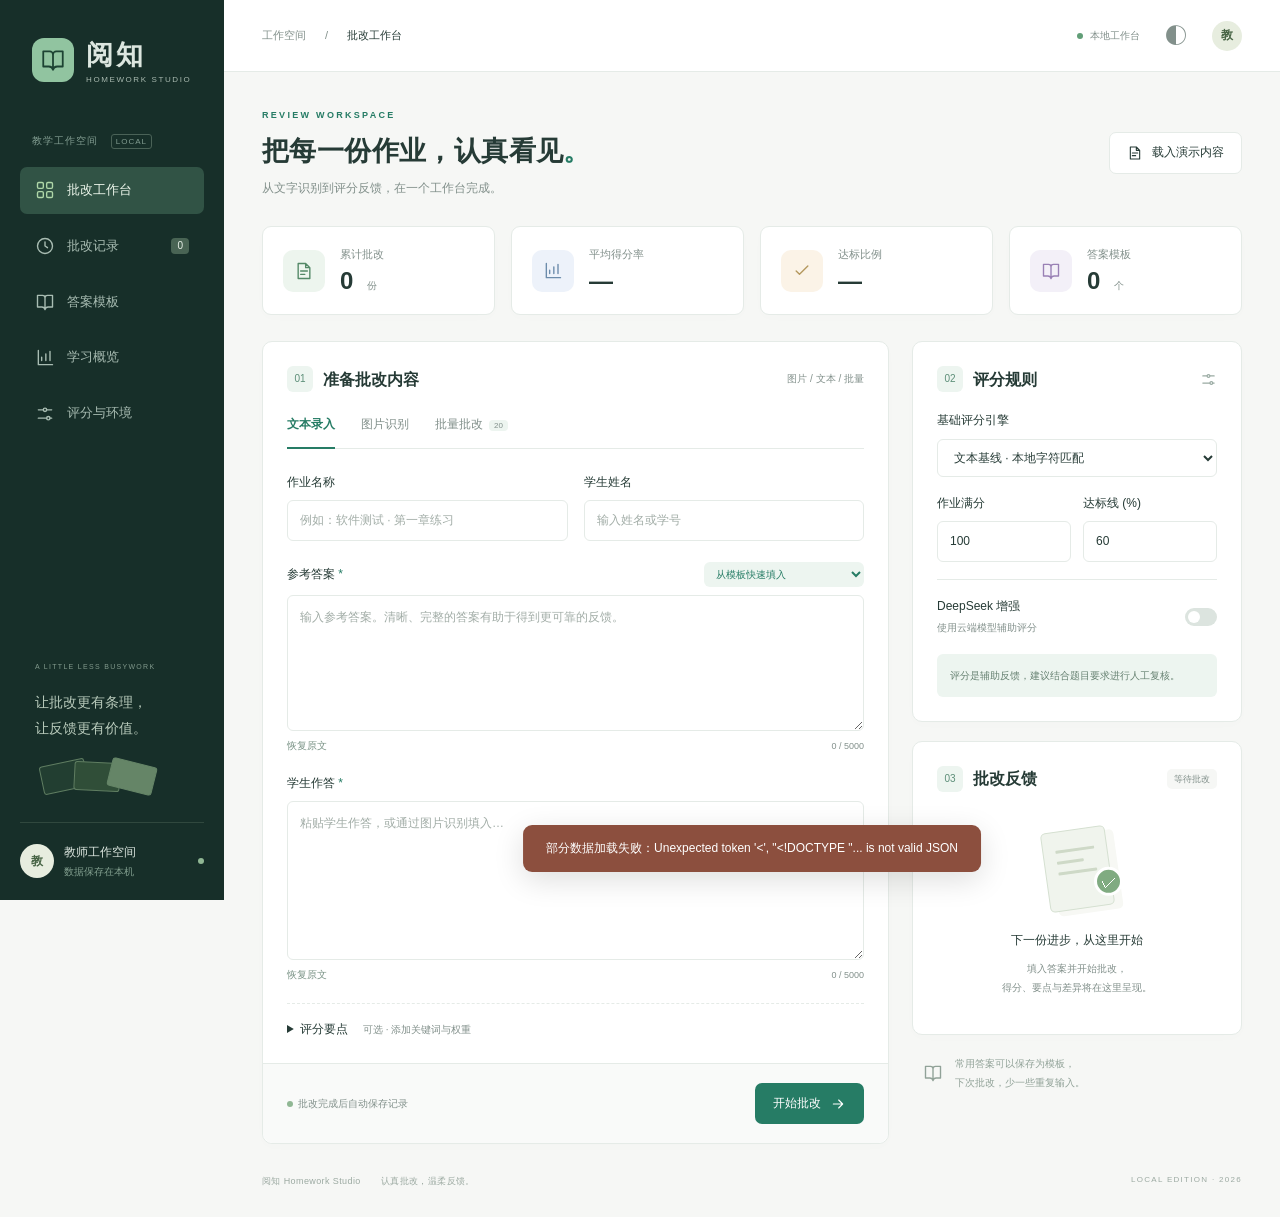
==== commit 15c180fd: "feat: build interactive review workspace and history pages" ====
--- a/templates/index.html
+++ b/templates/index.html
@@ -1,1075 +1,72 @@
-<!DOCTYPE html>
+<!doctype html>
 <html lang="zh-CN">
-
-<head>
-  <meta charset="UTF-8" />
-  <meta name="viewport" content="width=device-width, initial-scale=1.0" />
-  <title>智能作业批改系统</title>
-  <style>
-    :root {
-      --primary-color: #007aff;
-      --secondary-color: #005bb5;
-      --success-color: #34c759;
-      --warning-color: #ff3b30;
-      --light-bg: #f5f5f7;
-      --dark-text: #1c1c1e;
-      --light-text: #8e8e93;
-      --border-radius: 10px;
-      --box-shadow: 0 2px 8px rgba(0, 0, 0, 0.05);
-      --body-bg: #f5f5f7;
-      --card-bg: #ffffff;
-      --border-color: #e5e5ea;
-      --input-border: #c7c7cc;
-      --file-input-bg: #f5f5f7;
-      --notification-bg: rgba(0, 0, 0, 0.8);
-      --notification-text: #ffffff;
-    }
-
-    [data-theme="dark"] {
-      --primary-color: #0a84ff;
-      --secondary-color: #007aff;
-      --success-color: #30d158;
-      --warning-color: #ff453a;
-      --light-bg: #1c1c1e;
-      --dark-text: #e5e5ea;
-      /* 调整为浅灰色，护眼 */
-      --light-text: #8e8e93;
-      --box-shadow: 0 4px 12px rgba(0, 0, 0, 0.3);
-      --body-bg: #121212;
-      /* 深灰色背景，护眼 */
-      --card-bg: #2c2c2e;
-      /* 稍浅灰色，柔和对比 */
-      --border-color: #3a3a3c;
-      --input-border: #3a3a3c;
-      --file-input-bg: #2c2c2e;
-      /* 与卡片背景一致 */
-      --notification-bg: rgba(255, 255, 255, 0.8);
-      --notification-text: #000000;
-    }
-
-    * {
-      box-sizing: border-box;
-      margin: 0;
-      padding: 0;
-    }
-
-    body {
-      font-family: system-ui, -apple-system, BlinkMacSystemFont, "Segoe UI",
-        Roboto, "Helvetica Neue", Arial, sans-serif;
-      line-height: 1.6;
-      color: var(--dark-text);
-      background-color: var(--body-bg);
-      padding: 0;
-      margin: 0;
-      transition: all 0.3s ease;
-    }
-
-    .container {
-      max-width: 1000px;
-      margin: 30px auto;
-      background: var(--card-bg);
-      padding: 40px;
-      border-radius: var(--border-radius);
-      box-shadow: var(--box-shadow);
-    }
-
-    .theme-toggle-container {
-      position: fixed;
-      top: 20px;
-      right: 20px;
-      z-index: 1000;
-      display: flex;
-      align-items: center;
-      background: var(--card-bg);
-      border-radius: 30px;
-      padding: 5px 15px;
-      box-shadow: var(--box-shadow);
-    }
-
-    .theme-label {
-      margin-right: 10px;
-      font-size: 14px;
-      color: var(--dark-text);
-    }
-
-    .theme-switch {
-      position: relative;
-      display: inline-block;
-      width: 50px;
-      height: 24px;
-    }
-
-    .theme-switch input {
-      opacity: 0;
-      width: 0;
-      height: 0;
-    }
-
-    .slider {
-      position: absolute;
-      cursor: pointer;
-      top: 0;
-      left: 0;
-      right: 0;
-      bottom: 0;
-      background-color: var(--light-bg);
-      transition: 0.4s;
-      border-radius: 34px;
-    }
-
-    .slider:before {
-      position: absolute;
-      content: "";
-      height: 18px;
-      width: 18px;
-      left: 3px;
-      bottom: 3px;
-      background-color: white;
-      transition: 0.4s;
-      border-radius: 50%;
-    }
-
-    input:checked+.slider {
-      background-color: var(--success-color);
-    }
-
-    input:checked+.slider:before {
-      transform: translateX(26px);
-    }
-
-    .slider-icons {
-      position: absolute;
-      top: 0;
-      left: 0;
-      right: 0;
-      bottom: 0;
-      display: flex;
-      justify-content: space-between;
-      padding: 3px 6px;
-      color: white;
-      font-size: 12px;
-    }
-
-    .page-header {
-      text-align: center;
-      margin-bottom: 30px;
-      padding-bottom: 20px;
-      border-bottom: 1px solid var(--border-color);
-    }
-
-    .page-header h1 {
-      color: var(--primary-color);
-      font-size: 36px;
-      margin-bottom: 10px;
-    }
-
-    .page-header p {
-      color: var(--light-text);
-      font-size: 16px;
-    }
-
-    .card {
-      background: var(--card-bg);
-      border-radius: var(--border-radius);
-      padding: 20px;
-      margin-bottom: 20px;
-      box-shadow: 0 2px 4px rgba(0, 0, 0, 0.05);
-      border-left: 4px solid var(--primary-color);
-      transition: all 0.3s ease;
-    }
-
-    .card:hover {
-      transform: scale(1.02);
-      box-shadow: 0 4px 8px rgba(0, 0, 0, 0.1);
-      transition: transform 0.3s, box-shadow 0.3s;
-    }
-
-    .card-title {
-      display: flex;
-      align-items: center;
-      margin-bottom: 15px;
-      font-size: 18px;
-      font-weight: 600;
-      color: var(--primary-color);
-    }
-
-    .card-title span {
-      background: var(--primary-color);
-      color: white;
-      width: 28px;
-      height: 28px;
-      border-radius: 50%;
-      display: flex;
-      align-items: center;
-      justify-content: center;
-      margin-right: 10px;
-      font-size: 14px;
-    }
-
-    label {
-      font-weight: 500;
-      display: block;
-      margin-bottom: 8px;
-      color: var(--dark-text);
-    }
-
-    input,
-    select,
-    textarea {
-      width: 100%;
-      padding: 12px;
-      margin-bottom: 15px;
-      border: 1px solid var(--input-border);
-      border-radius: var(--border-radius);
-      font-size: 14px;
-      transition: border 0.3s, box-shadow 0.3s;
-      background-color: var(--card-bg);
-      color: var(--dark-text);
-    }
-
-    input:focus,
-    select:focus,
-    textarea:focus {
-      outline: none;
-      border-color: var(--primary-color);
-      box-shadow: 0 0 0 2px rgba(0, 122, 255, 0.5);
-    }
-
-    select:hover {
-      cursor: pointer;
-    }
-
-    .form-row {
-      display: flex;
-      gap: 30px;
-      margin-bottom: 15px;
-    }
-
-    .form-column {
-      flex: 1;
-    }
-
-    button {
-      background-color: var(--primary-color);
-      color: white;
-      border: none;
-      padding: 12px 20px;
-      border-radius: var(--border-radius);
-      cursor: pointer;
-      font-weight: 500;
-      font-size: 15px;
-      transition: background 0.3s, transform 0.1s;
-      display: flex;
-      align-items: center;
-      justify-content: center;
-    }
-
-    button:hover {
-      background-color: var(--secondary-color);
-    }
-
-    button:active {
-      transform: scale(0.98);
-    }
-
-    .btn-success {
-      background-color: var(--success-color);
-    }
-
-    .btn-success:hover {
-      background-color: var(--secondary-color);
-    }
-
-    .file-input-container {
-      position: relative;
-      margin-bottom: 20px;
-    }
-
-    .file-input-container input[type="file"] {
-      position: absolute;
-      left: 0;
-      top: 0;
-      opacity: 0;
-      width: 100%;
-      height: 100%;
-      cursor: pointer;
-    }
-
-    .file-input-label {
-      display: flex;
-      align-items: center;
-      justify-content: center;
-      border: 2px dashed var(--input-border);
-      border-radius: var(--border-radius);
-      padding: 30px;
-      text-align: center;
-      color: var(--light-text);
-      background-color: var(--file-input-bg);
-      cursor: pointer;
-      transition: all 0.3s ease, background-color 0.3s ease,
-        transform 0.3s ease;
-    }
-
-    .file-input-label:hover {
-      border-color: var(--primary-color);
-      background-color: rgba(0, 122, 255, 0.05);
-    }
-
-    .file-input-label.has-file {
-      border-style: solid;
-      border-color: var(--success-color);
-      background-color: rgba(52, 199, 89, 0.1);
-      padding: 15px;
-      transform: scale(1.03);
-      /* 轻微放大，增强视觉反馈 */
-    }
-
-    .img-preview {
-      width: 100%;
-      max-height: 200px;
-      object-fit: contain;
-      margin-top: 10px;
-      border-radius: var(--border-radius);
-      box-shadow: 0 2px 4px rgba(0, 0, 0, 0.05);
-      display: none;
-    }
-
-    .cancel-btn {
-      background-color: var(--primary-color);
-      /* 修改为与“开始图片文本识别”按钮一致 */
-      margin-top: 8px;
-      font-size: 14px;
-      padding: 6px 12px;
-    }
-
-    .btn-container {
-      display: flex;
-      justify-content: center;
-      margin: 20px 0;
-      gap: 15px;
-    }
-
-    .full-width-btn {
-      width: 100%;
-    }
-
-    .result-container {
-      margin-top: 30px;
-      background: var(--light-bg);
-      padding: 20px;
-      border-radius: var(--border-radius);
-      display: none;
-    }
-
-    .result-header {
-      display: flex;
-      justify-content: space-between;
-      align-items: center;
-      margin-bottom: 15px;
-    }
-
-    .result-content {
-      background: var(--card-bg);
-      padding: 15px;
-      border-radius: var(--border-radius);
-      border: 1px solid var(--input-border);
-    }
-
-    .similarity-score {
-      font-size: 24px;
-      text-align: center;
-      margin: 20px 0;
-      padding: 15px;
-      background: linear-gradient(135deg,
-          var(--success-color),
-          var(--primary-color));
-      color: white;
-      border-radius: var(--border-radius);
-      display: none;
-    }
-
-    .loading {
-      position: relative;
-      opacity: 0.7;
-      pointer-events: none;
-    }
-
-    .loading::after {
-      content: "";
-      position: absolute;
-      top: calc(50% - 10px);
-      left: calc(50% - 10px);
-      width: 20px;
-      height: 20px;
-      border: 2px solid transparent;
-      border-top-color: var(--primary-color);
-      border-radius: 50%;
-      animation: spinner 0.8s linear infinite;
-    }
-
-    @keyframes spinner {
-      to {
-        transform: rotate(360deg);
-      }
-    }
-
-    .notification {
-      position: fixed;
-      top: 20px;
-      left: 50%;
-      transform: translateX(-50%);
-      width: auto;
-      max-width: 80%;
-      padding: 10px 20px;
-      background: var(--notification-bg);
-      color: var(--notification-text);
-      border-radius: 8px;
-      box-shadow: 0 4px 12px rgba(0, 0, 0, 0.15);
-      z-index: 1000;
-      display: none;
-      align-items: center;
-      justify-content: center;
-      transition: transform 0.3s ease-out;
-    }
-
-    .notification.show {
-      display: flex;
-    }
-
-    .notification.success {
-      border-left: 4px solid var(--success-color);
-    }
-
-    .notification.error {
-      border-left: 4px solid var(--warning-color);
-    }
-
-    #progressContainer {
-      display: none;
-      margin: 10px 0;
-    }
-
-    progress {
-      width: 100%;
-      height: 20px;
-      -webkit-appearance: none;
-      appearance: none;
-    }
-
-    progress::-webkit-progress-bar {
-      background-color: var(--input-border);
-      border-radius: var(--border-radius);
-    }
-
-    progress::-webkit-progress-value {
-      background: linear-gradient(to right,
-          var(--primary-color),
-          var(--secondary-color));
-      border-radius: var(--border-radius);
-    }
-
-    @media (max-width: 768px) {
-      .container {
-        padding: 20px;
-        margin: 15px;
-      }
-
-      .form-row {
-        flex-direction: column;
-        gap: 0;
-      }
-
-      .btn-container {
-        flex-direction: column;
-      }
-
-      .theme-toggle-container {
-        top: 10px;
-        right: 10px;
-        padding: 3px 10px;
-      }
-    }
-
-    .custom-checkbox-container {
-      display: flex;
-      align-items: center;
-      margin: 10px 0;
-    }
-
-    .custom-checkbox {
-      position: absolute;
-      opacity: 0;
-      cursor: pointer;
-      height: 0;
-      width: 0;
-    }
-
-    .custom-checkbox-label {
-      display: flex;
-      align-items: center;
-      cursor: pointer;
-      user-select: none;
-      font-weight: 500;
-      color: var(--dark-text);
-      margin-bottom: 0;
-    }
-
-    .checkbox-icon {
-      display: inline-block;
-      width: 22px;
-      height: 22px;
-      margin-right: 10px;
-      background-color: var(--card-bg);
-      border: 2px solid var(--primary-color);
-      border-radius: 6px;
-      position: relative;
-      transition: all 0.2s ease;
-    }
-
-    .custom-checkbox:checked+.custom-checkbox-label .checkbox-icon {
-      background-color: var(--primary-color);
-    }
-
-    .custom-checkbox:checked+.custom-checkbox-label .checkbox-icon::after {
-      content: '';
-      position: absolute;
-      left: 7px;
-      top: 3px;
-      width: 6px;
-      height: 12px;
-      border: solid white;
-      border-width: 0 2px 2px 0;
-      transform: rotate(45deg);
-    }
-
-    .custom-checkbox:focus+.custom-checkbox-label .checkbox-icon {
-      box-shadow: 0 0 0 3px rgba(0, 122, 255, 0.3);
-    }
-
-    /* 勾选框悬停效果 */
-    .custom-checkbox-label:hover .checkbox-icon {
-      border-color: var(--secondary-color);
-      transform: scale(1.05);
-    }
-  </style>
-</head>
-
+<head><meta charset="utf-8"><meta name="viewport" content="width=device-width, initial-scale=1"><title>阅知 · 作业批改工作台</title><link rel="stylesheet" href="/static/app.css"><script src="/static/app.js" defer></script></head>
 <body>
-  <!-- 主题切换 -->
-  <div class="theme-toggle-container">
-    <span class="theme-label">主题:</span>
-    <label class="theme-switch">
-      <input type="checkbox" id="themeToggle" />
-      <span class="slider">
-        <span class="slider-icons">
-          <span>☀️</span>
-          <span>🌙</span>
-        </span>
-      </span>
-    </label>
-  </div>
-  <div class="container">
-    <div class="page-header">
-      <h1>智能作业批改系统</h1>
-      <p>上传作业图片和答案，自动识别文本并进行智能比对</p>
+<svg class="sprite" aria-hidden="true"><defs>
+<symbol id="i-book" viewBox="0 0 24 24"><path d="M3 4h6a3 3 0 0 1 3 3v14a4 4 0 0 0-4-3H3zm18 0h-6a3 3 0 0 0-3 3v14a4 4 0 0 1 4-3h5z"/></symbol>
+<symbol id="i-grid" viewBox="0 0 24 24"><rect x="3" y="3" width="7" height="7" rx="1.5"/><rect x="14" y="3" width="7" height="7" rx="1.5"/><rect x="3" y="14" width="7" height="7" rx="1.5"/><rect x="14" y="14" width="7" height="7" rx="1.5"/></symbol>
+<symbol id="i-clock" viewBox="0 0 24 24"><circle cx="12" cy="12" r="9"/><path d="M12 7v5l3 2"/></symbol>
+<symbol id="i-file" viewBox="0 0 24 24"><path d="M14 3H5v18h14V8zM14 3v5h5M8 12h8M8 16h5"/></symbol>
+<symbol id="i-sliders" viewBox="0 0 24 24"><path d="M4 7h6m4 0h6M4 17h10m4 0h2"/><circle cx="12" cy="7" r="2"/><circle cx="16" cy="17" r="2"/></symbol>
+<symbol id="i-arrow" viewBox="0 0 24 24"><path d="M5 12h14m-6-6 6 6-6 6"/></symbol>
+<symbol id="i-upload" viewBox="0 0 24 24"><path d="M12 16V3M7 8l5-5 5 5M4 15v6h16v-6"/></symbol>
+<symbol id="i-check" viewBox="0 0 24 24"><path d="m5 12 4 4L19 6"/></symbol>
+<symbol id="i-chart" viewBox="0 0 24 24"><path d="M4 3v17h17M8 15v-4m5 4V7m5 8V4"/></symbol>
+</defs></svg>
+<aside class="sidebar">
+  <a class="brand" href="#workspace"><span class="brand-icon"><svg><use href="#i-book"/></svg></span><span>阅知<span class="brand-en">HOMEWORK STUDIO</span></span></a>
+  <div class="space-label">教学工作空间 <span>LOCAL</span></div>
+  <nav aria-label="主导航">
+    <a href="#workspace" data-page="workspace" class="active"><svg><use href="#i-grid"/></svg>批改工作台</a>
+    <a href="#history" data-page="history"><svg><use href="#i-clock"/></svg>批改记录<span id="nav-count" class="nav-count">0</span></a>
+    <a href="#templates" data-page="templates"><svg><use href="#i-book"/></svg>答案模板</a>
+    <a href="#analytics" data-page="analytics"><svg><use href="#i-chart"/></svg>学习概览</a>
+    <a href="#settings" data-page="settings"><svg><use href="#i-sliders"/></svg>评分与环境</a>
+  </nav>
+  <div class="sidebar-note"><span class="tiny-kicker">A LITTLE LESS BUSYWORK</span><p>让批改更有条理，<br>让反馈更有价值。</p><div class="note-drawing"><span></span><span></span><span></span></div></div>
+  <div class="profile"><span class="avatar">教</span><div>教师工作空间<small>数据保存在本机</small></div><span class="online-dot"></span></div>
+</aside>
+<div class="main-shell">
+  <header class="topbar"><div>工作空间 <span>/</span> <b id="breadcrumb">批改工作台</b></div><div class="top-right"><span class="local-pill"><i></i> 本地工作台</span><button id="theme-toggle" class="icon-button" aria-label="切换深浅主题">◐</button><span class="avatar small">教</span></div></header>
+  <main>
+  <section id="page-workspace" class="page">
+    <div class="page-heading"><div><div class="eyebrow">REVIEW WORKSPACE</div><h1>把每一份作业，认真看见<span>。</span></h1><p>从文字识别到评分反馈，在一个工作台完成。</p></div><button id="load-demo" class="button secondary"><svg><use href="#i-file"/></svg>载入演示内容</button></div>
+    <div class="stats-row"><div class="stat"><span class="stat-icon mint"><svg><use href="#i-file"/></svg></span><div><small>累计批改</small><strong id="stat-total">0 <em>份</em></strong></div></div><div class="stat"><span class="stat-icon blue"><svg><use href="#i-chart"/></svg></span><div><small>平均得分率</small><strong id="stat-average">—</strong></div></div><div class="stat"><span class="stat-icon amber"><svg><use href="#i-check"/></svg></span><div><small>达标比例</small><strong id="stat-pass">—</strong></div></div><div class="stat"><span class="stat-icon lavender"><svg><use href="#i-book"/></svg></span><div><small>答案模板</small><strong id="stat-templates">0 <em>个</em></strong></div></div></div>
+    <div class="workspace-grid">
+    <div class="editor-column">
+      <form id="review-form" class="panel editor-panel">
+        <div class="panel-heading"><h2><span class="step">01</span>准备批改内容</h2><span class="subtle">图片 / 文本 / 批量</span></div>
+        <div class="mode-tabs" role="tablist" aria-label="输入方式"><button type="button" role="tab" aria-selected="true" data-mode="text" class="selected">文本录入</button><button type="button" role="tab" aria-selected="false" data-mode="image">图片识别</button><button type="button" role="tab" aria-selected="false" data-mode="batch">批量批改<span class="mini-badge">20</span></button></div>
+        <div class="form-grid"><label>作业名称<input id="title" maxlength="120" placeholder="例如：软件测试 · 第一章练习" required></label><label id="student-field">学生姓名<input id="student" maxlength="80" placeholder="输入姓名或学号" required></label></div>
+        <div id="image-input" hidden>
+          <div class="form-grid compact"><label>识别引擎<select id="ocr-engine"><option>RapidOCR</option><option>PaddleOCR</option><option>Tesseract</option></select></label><label>识别语言<select id="language"><option>中文</option><option>英文</option></select></label></div>
+          <label>图片预处理<select id="preprocessing"><option value="original">保留原图</option><option value="grayscale">灰度处理</option><option value="binary">黑白二值化 · Otsu</option><option value="enhanced">对比度与锐度增强</option></select></label><p class="helper">浅色文字或光照不均时可尝试预处理；识别效果仍需对照原图检查。</p>
+          <div class="form-grid uploads"><label class="dropzone" id="drop-work"><input type="file" id="file-work" accept=".jpg,.jpeg,.png,.bmp,.tiff,.tif,.webp"><svg><use href="#i-upload"/></svg><b>上传学生作业</b><span>点击选择或拖放图片</span><small>单张不超过 8 MB</small><img id="preview-work" alt="学生作业预览" hidden></label><label class="dropzone" id="drop-answer"><input type="file" id="file-answer" accept=".jpg,.jpeg,.png,.bmp,.tiff,.tif,.webp"><svg><use href="#i-upload"/></svg><b>上传参考答案</b><span>点击选择或拖放图片</span><small>支持 JPG / PNG 等格式</small><img id="preview-answer" alt="参考答案预览" hidden></label></div>
+          <div class="actions end"><button id="demo-images" type="button" class="text-button">使用演示图片</button><button id="clear-images" type="button" class="text-button">清除图片</button><button id="run-ocr" type="button" class="button secondary">识别两张图片</button></div>
+          <p class="helper">识别结果会填入下方文本框。请校正识别错误，再开始批改。</p>
+        </div>
+        <div class="answer-heading"><label for="answer">参考答案 <span class="required">*</span></label><select id="template-select" aria-label="使用答案模板"><option value="">从模板快速填入</option></select></div>
+        <textarea id="answer" rows="5" maxlength="5000" placeholder="输入参考答案。清晰、完整的答案有助于得到更可靠的反馈。" required></textarea><div class="text-meta"><button id="undo-answer" type="button" class="text-button">恢复原文</button><span id="answer-count">0 / 5000</span></div>
+        <div id="single-input"><label for="work">学生作答 <span class="required">*</span></label><textarea id="work" rows="6" maxlength="5000" placeholder="粘贴学生作答，或通过图片识别填入…" required></textarea><div class="text-meta"><button id="undo-work" type="button" class="text-button">恢复原文</button><span id="work-count">0 / 5000</span></div></div>
+        <div id="batch-input" hidden><label for="batch-text">批量作答</label><textarea id="batch-text" rows="7" placeholder="每行一位学生，姓名与答案用 | 分隔&#10;张同学 | 软件测试用于发现缺陷并验证软件需求。&#10;李同学 | 测试是运行程序并发现错误的过程。"></textarea><p class="helper">每行格式：姓名 | 答案。每次最多 20 份，共用参考答案和评分规则。批量模式使用本地引擎。</p></div>
+        <details class="rubric-details"><summary>评分要点 <span>可选 · 添加关键词与权重</span></summary><p class="helper">每行一个关键词，可用“关键词 | 权重”。启用后，要点覆盖占基础分的 60%；关键词命中不代表语义正确。</p><textarea id="rubric" rows="3" placeholder="发现缺陷 | 2&#10;验证需求 | 1"></textarea></details>
+        <div class="editor-footer"><span><i class="online-dot"></i>批改完成后自动保存记录</span><button type="submit" id="run-grade" class="button primary">开始批改<svg><use href="#i-arrow"/></svg></button></div>
+      </form>
     </div>
-    <form id="ocrForm">
-      <div class="card">
-        <div class="card-title"><span>1</span>选择识别参数</div>
-        <div class="form-row">
-          <div class="form-column">
-            <label for="model">OCR 识别模型：</label>
-            <select id="model">
-              <option value="PaddleOCR">PaddleOCR (推荐)</option>
-              <option value="Tesseract">Tesseract</option>
-            </select>
-          </div>
-          <div class="form-column">
-            <label for="language">识别语言：</label>
-            <select id="language">
-              <option value="中文">中文</option>
-              <option value="英文">英文</option>
-            </select>
-          </div>
-        </div>
-      </div>
-      <div class="card">
-        <div class="card-title"><span>2</span>上传图片</div>
-        <div class="form-row">
-          <div class="form-column">
-            <label>学生作业图片：</label>
-            <div class="file-input-container">
-              <div class="file-input-label" id="workImageLabel">
-                <div>
-                  点击或拖放图片到此处<br /><small>支持 JPG, PNG 格式</small>
-                </div>
-              </div>
-              <input type="file" id="fileInput1" accept="image/*" />
-            </div>
-            <img id="img1" alt="作业图片预览" class="img-preview" />
-            <button type="button" id="cancelStudentImage" class="cancel-btn" style="display: none">
-              取消选择
-            </button>
-          </div>
-          <div class="form-column">
-            <label>参考答案图片：</label>
-            <div class="file-input-container">
-              <div class="file-input-label" id="answerImageLabel">
-                <div>
-                  点击或拖放图片到此处<br /><small>支持 JPG, PNG 格式</small>
-                </div>
-              </div>
-              <input type="file" id="fileInput2" accept="image/*" />
-            </div>
-            <img id="img2" alt="答案图片预览" class="img-preview" />
-            <button type="button" id="cancelAnswerImage" class="cancel-btn" style="display: none">
-              取消选择
-            </button>
-          </div>
-        </div>
-      </div>
-      <div class="btn-container">
-        <button type="button" id="ScanButton" class="full-width-btn" disabled>
-          <span>开始图片文本识别</span>
-        </button>
-      </div>
-      <div id="progressContainer" style="display: none">
-        <progress id="progressBar" value="0" max="100"></progress>
-      </div>
-      <div class="card" id="textResultCard" style="display: none">
-        <div class="card-title"><span>3</span>OCR识别结果</div>
-        <div class="form-row">
-          <div class="form-column">
-            <label for="content_work">学生作业内容：</label>
-            <textarea id="content_work" placeholder="学生作业内容将显示在这里..." rows="8"></textarea>
-            <button type="button" id="undoButtonWork" style="margin-bottom: 15px">
-              撤销修改
-            </button>
-          </div>
-          <div class="form-column">
-            <label for="content_answer">参考答案内容：</label>
-            <textarea id="content_answer" placeholder="参考答案内容将显示在这里..." rows="8"></textarea>
-            <button type="button" id="undoButtonAnswer" style="margin-bottom: 15px">
-              撤销修改
-            </button>
-          </div>
-        </div>
-        <p style="
-              margin-bottom: 15px;
-              color: var(--light-text);
-              font-size: 14px;
-            ">
-          提示：您可以手动编辑上面的文本以修正任何识别错误
-        </p>
-      </div>
-      <div class="btn-container" id="compareButtonContainer" style="display: none">
-        <button type="button" id="CompareButton" class="full-width-btn btn-success">
-          <span>开始智能文本匹配比对</span>
-        </button>
-        <div class="card" id="enhancedScoreContainer" style="display: none; margin-top: 15px; margin-bottom: 15px;">
-          <div class="form-row" style="margin: 0;">
-            <div class="form-column" style="display: flex; align-items: center;">
-              <div class="custom-checkbox-container">
-                <input type="checkbox" id="enableDeepseek" class="custom-checkbox">
-                <label for="enableDeepseek" class="custom-checkbox-label">
-                  <span class="checkbox-icon"></span>
-                  启用deepseek增强评分
-                </label>
-              </div>
-            </div>
-          </div>
-        </div>
-      </div>
-      <div class="similarity-score" id="similarityDisplay" style="display: none">
-        <h3>作业评分</h3>
-        <div id="similarityScore" style="font-size: 36px; font-weight: bold">
-          --
-        </div>
-      </div>
-      <div class="card" id="downloadCard" style="display: none">
-        <div class="card-title"><span>4</span>下载批改结果</div>
-        <label for="DownloadPath">下载路径：</label>
-        <input type="text" id="DownloadPath" placeholder="选择或输入文件保存路径" />
-        <div class="form-row">
-          <div class="form-column">
-            <button type="button" id="choosePathButton" class="full-width-btn">
-              选择保存路径
-            </button>
-          </div>
-          <div class="form-column">
-            <button type="button" id="DownloadButton" class="full-width-btn">
-              下载批改结果
-            </button>
-          </div>
-        </div>
-      </div>
-    </form>
-    <div class="notification" id="notification">
-      <div id="notificationMessage"></div>
-    </div>
-  </div>
-  <script>
-    let originalWorkText = "";
-    let originalAnswerText = "";
-    let progressInterval = null;
-
-    function roundToHalf(value) {
-      const converted = parseFloat(value);
-      const decimal = converted - Math.floor(converted);
-      if (decimal < 0.25) {
-        return Math.floor(converted);
-      } else if (decimal < 0.75) {
-        return Math.floor(converted) + 0.5;
-      } else {
-        return Math.ceil(converted);
-      }
-    }
-
-    document.addEventListener("DOMContentLoaded", function () {
-      const themeToggle = document.getElementById("themeToggle");
-      const savedTheme = localStorage.getItem("theme");
-      const prefersDarkScheme = window.matchMedia(
-        "(prefers-color-scheme: dark)"
-      ).matches;
-      if (
-        savedTheme === "dark" ||
-        (savedTheme === null && prefersDarkScheme)
-      ) {
-        document.documentElement.setAttribute("data-theme", "dark");
-        themeToggle.checked = true;
-      } else {
-        document.documentElement.setAttribute("data-theme", "light");
-        themeToggle.checked = false;
-      }
-      themeToggle.addEventListener("change", function () {
-        if (this.checked) {
-          document.documentElement.setAttribute("data-theme", "dark");
-          localStorage.setItem("theme", "dark");
-          showNotification("已切换到深色主题", "success");
-        } else {
-          document.documentElement.setAttribute("data-theme", "light");
-          localStorage.setItem("theme", "light");
-          showNotification("已切换到浅色主题", "success");
-        }
-      });
-      window
-        .matchMedia("(prefers-color-scheme: dark)")
-        .addEventListener("change", (e) => {
-          if (!localStorage.getItem("theme")) {
-            const newTheme = e.matches ? "dark" : "light";
-            document.documentElement.setAttribute("data-theme", newTheme);
-            themeToggle.checked = e.matches;
-            showNotification(
-              `已根据系统设置切换到${e.matches ? "深色" : "浅色"}主题`,
-              "success"
-            );
-          }
-        });
-    });
-
-    function showNotification(message, type = "success") {
-      const notification = document.getElementById("notification");
-      const notificationMessage = document.getElementById(
-        "notificationMessage"
-      );
-      notification.className = "notification";
-      notification.classList.add(type);
-      notificationMessage.textContent = message;
-      notification.style.display = "flex"; // 显示通知
-      setTimeout(() => {
-        notification.style.display = "none"; // 3秒后隐藏
-      }, 3000);
-    }
-
-    function startProgress() {
-      const progressBar = document.getElementById("progressBar");
-      progressBar.value = 0;
-      document.getElementById("progressContainer").style.display = "block";
-      progressInterval = setInterval(function () {
-        if (progressBar.value < 90) {
-          progressBar.value += 10;
-        } else {
-          clearInterval(progressInterval);
-          progressInterval = null;
-        }
-      }, 300);
-    }
-
-    function finishProgress() {
-      if (progressInterval) {
-        clearInterval(progressInterval);
-        progressInterval = null;
-      }
-      const progressBar = document.getElementById("progressBar");
-      progressBar.value = 100;
-      setTimeout(function () {
-        document.getElementById("progressContainer").style.display = "none";
-        progressBar.value = 0;
-      }, 500);
-    }
-
-    // 图片选择后的更新
-    function updateImagePreview(fileInputId, labelId, imgId, cancelBtnId) {
-      const fileInput = document.getElementById(fileInputId);
-      const label = document.getElementById(labelId);
-      const preview = document.getElementById(imgId);
-      const cancelBtn = document.getElementById(cancelBtnId);
-      const file = fileInput.files[0];
-
-      if (file) {
-        // 先进行缩放动画
-        label.style.transform = "scale(1.05)"; // 放大
-        label.style.transition = "transform 0.2s ease"; // 动画过渡
-
-        setTimeout(() => {
-          label.classList.add("has-file");
-          label.innerHTML = `<div>已选择: ${file.name}</div>`;
-          preview.src = URL.createObjectURL(file);
-          preview.style.display = "block";
-          cancelBtn.style.display = "inline-block";
-          checkFilesAndShowButtons();
-
-          // 恢复原始大小
-          label.style.transform = "scale(1)"; // 恢复缩放
-        }, 200); // 延迟200毫秒确保视觉体验
-      }
-    }
-
-    function cancelImageSelection(
-      fileInputId,
-      labelId,
-      imgId,
-      cancelBtnId,
-      type
-    ) {
-      const fileInput = document.getElementById(fileInputId);
-      const label = document.getElementById(labelId);
-      const preview = document.getElementById(imgId);
-      const cancelBtn = document.getElementById(cancelBtnId);
-
-      fileInput.value = "";
-      label.classList.remove("has-file");
-      label.innerHTML = `<div>点击或拖放图片到此处<br /><small>支持 JPG, PNG 格式</small></div>`;
-      preview.style.display = "none";
-      cancelBtn.style.display = "none";
-
-      if (type === "student") {
-        document.getElementById("content_work").value = "";
-        originalWorkText = "";
-        showNotification("已取消学生作业图片的上传", "success");
-      } else if (type === "answer") {
-        document.getElementById("content_answer").value = "";
-        originalAnswerText = "";
-        showNotification("已取消参考答案图片的上传", "success");
-      }
-
-      document.getElementById("textResultCard").style.display = "none";
-      document.getElementById("compareButtonContainer").style.display =
-        "none";
-      document.getElementById("enhancedScoreContainer").style.display = "none";
-      document.getElementById("similarityDisplay").style.display = "none";
-      document.getElementById("downloadCard").style.display = "none";
-
-      checkFilesAndShowButtons();
-    }
-
-    function checkFilesAndShowButtons() {
-      const file1 = document.getElementById("fileInput1").files[0];
-      const file2 = document.getElementById("fileInput2").files[0];
-      const scanButton = document.getElementById("ScanButton");
-      scanButton.disabled = !(file1 && file2);
-    }
-
-    document
-      .getElementById("fileInput1")
-      .addEventListener("change", function () {
-        updateImagePreview(
-          "fileInput1",
-          "workImageLabel",
-          "img1",
-          "cancelStudentImage"
-        );
-      });
-
-    document
-      .getElementById("fileInput2")
-      .addEventListener("change", function () {
-        updateImagePreview(
-          "fileInput2",
-          "answerImageLabel",
-          "img2",
-          "cancelAnswerImage"
-        );
-      });
-
-    document
-      .getElementById("cancelStudentImage")
-      .addEventListener("click", function () {
-        cancelImageSelection(
-          "fileInput1",
-          "workImageLabel",
-          "img1",
-          "cancelStudentImage",
-          "student"
-        );
-      });
-
-    document
-      .getElementById("cancelAnswerImage")
-      .addEventListener("click", function () {
-        cancelImageSelection(
-          "fileInput2",
-          "answerImageLabel",
-          "img2",
-          "cancelAnswerImage",
-          "answer"
-        );
-      });
-
-    document
-      .getElementById("ScanButton")
-      .addEventListener("click", async () => {
-        const scanButton = document.getElementById("ScanButton");
-        const fileInput1 = document.getElementById("fileInput1");
-        const fileInput2 = document.getElementById("fileInput2");
-        if (!fileInput1.files[0] || !fileInput2.files[0]) {
-          showNotification("请提供作业图片和参考答案图片！", "error");
-          return;
-        }
-        startProgress();
-        scanButton.classList.add("loading");
-        scanButton.querySelector("span").textContent = "正在识别..."; // 更改按钮文本
-        const formData = new FormData();
-        formData.append("file1", fileInput1.files[0]);
-        formData.append("file2", fileInput2.files[0]);
-        formData.append("model", document.getElementById("model").value);
-        formData.append(
-          "language",
-          document.getElementById("language").value
-        );
-        try {
-          const response = await fetch("http://127.0.0.1:5000/ocr", {
-            method: "POST",
-            body: formData,
-          });
-          const data = await response.json();
-          if (response.ok) {
-            document.getElementById("textResultCard").style.display = "block";
-            document.getElementById("compareButtonContainer").style.display =
-              "block";
-            document.getElementById("enhancedScoreContainer").style.display = "block";
-            document.getElementById("content_work").value = data.workContent;
-            document.getElementById("content_answer").value =
-              data.answerContent;
-            originalWorkText = data.workContent;
-            originalAnswerText = data.answerContent;
-            showNotification(
-              "文本识别成功！请检查并修正识别结果。",
-              "success"
-            );
-          } else {
-            showNotification(`处理失败：${data.message}`, "error");
-          }
-        } catch (error) {
-          showNotification(`请求出错：${error.message}`, "error");
-        } finally {
-          finishProgress();
-          scanButton.classList.remove("loading");
-          scanButton.querySelector("span").textContent = "开始图片文本识别"; // 恢复按钮文本
-        }
-      });
-
-    document
-      .getElementById("CompareButton")
-      .addEventListener("click", async () => {
-        const compareButton = document.getElementById("CompareButton");
-        const contentWork = document.getElementById("content_work").value;
-        const contentAnswer = document.getElementById("content_answer").value;
-        if (!contentWork || !contentAnswer) {
-          showNotification("请先完成文本识别或手动输入内容！", "error");
-          return;
-        }
-        startProgress();
-        compareButton.classList.add("loading");
-        compareButton.querySelector("span").textContent = "比对中..."; // 更改按钮文本
-        const payload = {
-          workContent: contentWork,
-          answerContent: contentAnswer,
-          useDeepseek: document.getElementById("enableDeepseek").checked,
-        };
-        try {
-          const response = await fetch(
-            "http://127.0.0.1:5000/compare_texts",
-            {
-              method: "POST",
-              headers: { "Content-Type": "application/json" },
-              body: JSON.stringify(payload),
-            }
-          );
-          const data = await response.json();
-          if (response.ok) {
-            const similarity = data.similarity;
-            const roundedSimilarity = roundToHalf(similarity);
-            const displayScore = Number.isInteger(roundedSimilarity)
-              ? roundedSimilarity.toFixed(0)
-              : roundedSimilarity.toFixed(1);
-            document.getElementById("similarityScore").textContent =
-              displayScore;
-            document.getElementById("similarityDisplay").style.display =
-              "block";
-            document.getElementById("downloadCard").style.display = "block";
-            showNotification(
-              `文本匹配完成！作业评分：${displayScore}`,
-              "success"
-            );
-          } else {
-            showNotification(`错误：${data.message}`, "error");
-          }
-        } catch (error) {
-          showNotification(`请求失败：${error.message}`, "error");
-        } finally {
-          finishProgress();
-          compareButton.classList.remove("loading");
-          compareButton.querySelector("span").textContent =
-            "开始智能文本匹配比对"; // 恢复按钮文本
-        }
-      });
-
-    document
-      .getElementById("DownloadButton")
-      .addEventListener("click", () => {
-        const downloadPath = document.getElementById("DownloadPath").value;
-        if (!downloadPath) {
-          showNotification("请先选择下载路径！", "error");
-          return;
-        }
-        showNotification("正在保存批改结果...", "success");
-        setTimeout(() => {
-          showNotification("批改结果已保存到指定路径！", "success");
-        }, 1500);
-      });
-
-    document
-      .getElementById("choosePathButton")
-      .addEventListener("click", () => {
-        document.getElementById("DownloadPath").value =
-          "C:/Users/学生/Documents/批改结果.pdf";
-      });
-
-    document
-      .getElementById("undoButtonWork")
-      .addEventListener("click", () => {
-        document.getElementById("content_work").value = originalWorkText;
-        showNotification("已撤销修改，恢复学生作业原始文本", "success");
-      });
-
-    document
-      .getElementById("undoButtonAnswer")
-      .addEventListener("click", () => {
-        document.getElementById("content_answer").value = originalAnswerText;
-        showNotification("已撤销修改，恢复参考答案原始文本", "success");
-      });
-  </script>
-</body>
-
-</html>+    <aside class="review-column">
+      <div class="panel rules-panel"><div class="panel-heading"><h2><span class="step">02</span>评分规则</h2><svg class="muted-icon"><use href="#i-sliders"/></svg></div><label>基础评分引擎<select id="engine"><option value="lexical">文本基线 · 本地字符匹配</option><option value="transformer">Transformer · 实验语义模型</option></select></label><div class="form-grid compact"><label>作业满分<input id="max-score" type="number" min="1" max="1000" step="0.01" value="100" required form="review-form"></label><label>达标线 (%)<input id="pass-percent" type="number" min="0" max="100" step="0.01" value="60" required form="review-form"></label></div><div class="ai-row"><div><b>DeepSeek 增强</b><small>使用云端模型辅助评分</small></div><label class="switch"><input id="ai" type="checkbox" aria-label="启用 DeepSeek 增强"><span></span></label></div><div id="ai-options" hidden><label>AI 权重 <output id="ai-weight-label">70%</output><input id="ai-weight" type="range" min="0" max="100" value="70"></label><p class="helper">启用后，参考答案与作答会发送至 DeepSeek。请求失败时保留基础分，并显示原因。</p></div><div class="info-note">评分是辅助反馈，建议结合题目要求进行人工复核。</div></div>
+      <div class="panel result-panel"><div class="panel-heading"><h2><span class="step">03</span>批改反馈</h2><span id="result-state" class="status-label">等待批改</span></div><div id="result-empty" class="empty-result"><div class="paper-art"><span></span><span></span><span></span><i>✓</i></div><h3>下一份进步，从这里开始</h3><p>填入答案并开始批改，<br>得分、要点与差异将在这里呈现。</p></div><div id="result-content" hidden></div></div>
+      <div class="quiet-tip"><svg><use href="#i-book"/></svg><p>常用答案可以保存为模板，<br>下次批改，少一些重复输入。</p></div>
+    </aside></div>
+  </section>
+  <section id="page-history" class="page" hidden><div class="page-heading"><div><div class="eyebrow">REVIEW ARCHIVE</div><h1>每一次反馈，都有迹可循。</h1><p>查找、复核与导出已完成的批改记录。</p></div><a id="export-all" class="button secondary" href="/api/export">导出 CSV</a></div><div class="panel"><div class="toolbar"><input id="history-search" placeholder="搜索学生姓名或作业名称" aria-label="搜索记录"><select id="history-status" aria-label="达标状态"><option value="all">全部状态</option><option value="passed">已达标</option><option value="review">待提升</option></select></div><div class="table-wrap"><table><thead><tr><th>学生 / 作业</th><th>得分</th><th>状态</th><th>批改时间</th><th>操作</th></tr></thead><tbody id="history-body"></tbody></table></div><div class="pagination"><span id="history-total"></span><div><button id="prev-page" class="button secondary">上一页</button><button id="next-page" class="button secondary">下一页</button></div></div></div></section>
+  <section id="page-templates" class="page" hidden><div class="page-heading"><div><div class="eyebrow">ANSWER LIBRARY</div><h1>把好标准，留给下一次。</h1><p>保存参考答案、评分要点与规则，随时复用。</p></div><button id="new-template" class="button primary">＋ 新建模板</button></div><div id="template-cards" class="template-grid"></div></section>
+  <section id="page-analytics" class="page" hidden><div class="page-heading"><div><div class="eyebrow">LEARNING OVERVIEW</div><h1>从反馈中，看见整体。</h1><p>按所有已保存记录统计；不同满分统一为得分率。</p></div></div><div class="panel chart-panel"><h2>得分率分布</h2><p class="helper">重复批改会作为独立记录计入，删除后同步更新。</p><div id="chart" class="chart"></div><p id="chart-summary" class="helper"></p></div></section>
+  <section id="page-settings" class="page" hidden><div class="page-heading"><div><div class="eyebrow">PREFERENCES & CONNECTIONS</div><h1>让工作台，适合你的节奏。</h1><p>默认规则保存在本机，模型功能可独立启用。</p></div><button id="refresh-health" class="button secondary">刷新环境状态</button></div><div class="settings-grid"><form id="settings-form" class="panel"><h2>默认评分规则</h2><p class="helper">保存后应用于当前工作台及后续批改。</p><label>基础引擎<select id="setting-engine"><option value="lexical">文本基线</option><option value="transformer">本地 Transformer</option></select></label><div class="form-grid"><label>满分<input id="setting-max" type="number" min="1" max="1000" step="0.01" required></label><label>达标线 (%)<input id="setting-pass" type="number" min="0" max="100" step="0.01" required></label></div><label>AI 权重 (%)<input id="setting-weight" type="number" min="0" max="100" step="1" required></label><label class="checkbox-label"><input id="setting-ai" type="checkbox">默认启用 DeepSeek（仅单份批改）</label><button class="button primary" type="submit">保存默认规则</button></form><div class="panel"><h2>环境与连接</h2><div id="health-list"></div><div class="info-note">基础功能无需 API 密钥。DeepSeek 需设置环境变量后重启；系统不会在页面保存或显示密钥。</div><p class="helper">运行方式与可选组件安装见项目 README。状态检查不发送云端请求。</p></div></div></section>
+  <footer>阅知 Homework Studio <span>认真批改，温柔反馈。</span><span>LOCAL EDITION · 2026</span></footer>
+  </main>
+</div>
+<div id="toast" role="status" aria-live="polite" hidden></div>
+<dialog id="record-dialog"><div class="dialog-heading"><h2>批改记录详情</h2><button class="icon-button close-dialog" aria-label="关闭">×</button></div><div id="record-detail"></div></dialog>
+<dialog id="template-dialog"><form id="template-form"><div class="dialog-heading"><h2 id="template-dialog-title">新建答案模板</h2><button type="button" class="icon-button close-dialog" aria-label="关闭">×</button></div><input id="template-id" type="hidden"><label>模板名称<input id="template-title" maxlength="120" required></label><label>参考答案<textarea id="template-answer" rows="7" maxlength="5000" required></textarea></label><label>评分要点<textarea id="template-rubric" rows="3" placeholder="每行：关键词 | 权重"></textarea></label><p class="helper">新模板同时保存工作台当前的评分规则；编辑时保留模板原规则。</p><div class="actions end"><button type="button" class="button secondary close-dialog">取消</button><button class="button primary" type="submit">保存模板</button></div></form></dialog>
+</body></html>
--- a/static/app.css
+++ b/static/app.css
@@ -0,0 +1,11 @@
+@charset "UTF-8";
+:root{--bg:#f6f7f5;--panel:#fff;--text:#263b36;--muted:#82908b;--border:#e5ebe7;--green:#267c65;--soft:#edf5f0;--sidebar:#172f29;--shadow:0 3px 12px #213e2903;--danger:#b75b43;color-scheme:light}
+*{box-sizing:border-box}body{margin:0;color:var(--text);background:var(--bg);font:14px/1.6 -apple-system,BlinkMacSystemFont,'Segoe UI','Microsoft YaHei',sans-serif}button,input,textarea,select{font:inherit}button,a,input,textarea,select{ -webkit-tap-highlight-color:transparent}button,a{touch-action:manipulation}button{cursor:pointer}button:disabled{opacity:.55;cursor:wait}a{color:inherit;text-decoration:none}svg{width:20px;height:20px;fill:none;stroke:currentColor;stroke-width:1.65;stroke-linecap:round;stroke-linejoin:round;flex-shrink:0}.sprite{position:absolute;width:0;height:0;overflow:hidden}[hidden]{display:none!important}:focus-visible{outline:3px solid #80b8a8;outline-offset:3px}h1,h2,h3,p{margin:0}h2{font-size:16px;font-weight:650}h3{font-size:15px}button{transition:background .15s,transform .15s}.sidebar{width:224px;position:fixed;inset:0 auto 0 0;display:flex;flex-direction:column;background:var(--sidebar);color:#dce6df;padding:34px 20px 20px;z-index:10}.brand{display:flex;align-items:center;gap:12px;padding:0 12px;font-size:27px;font-weight:650;letter-spacing:3px}.brand-icon{display:flex;align-items:center;justify-content:center;background:#91c4a0;color:#1d4333;width:42px;height:44px;border-radius:12px}.brand-icon svg{width:26px;height:26px}.brand-en{display:block;font-size:8px;letter-spacing:1.6px;font-weight:400;color:#a8b9af;margin-top:-3px}.space-label{margin:46px 12px 18px;font-size:10px;color:#819c90;letter-spacing:1px}.space-label span{font-size:8px;border:1px solid #4a6257;padding:2px 4px;margin-left:9px;border-radius:3px}.sidebar nav{display:flex;flex-direction:column;gap:9px}.sidebar nav a{display:flex;align-items:center;gap:12px;padding:13px 15px;border-radius:7px;color:#a9bdb3;font-size:13px}.sidebar nav a:hover{background:#244237;color:#fff}.sidebar nav a.active{background:#315345;color:#eef7ec}.sidebar nav a.active svg{color:#afd7a8}.nav-count{margin-left:auto;font-size:10px;border-radius:4px;padding:0 6px;background:#496454;color:#e7efe7}.sidebar-note{margin-top:auto;padding:30px 15px 26px;border-bottom:1px solid #30483e}.tiny-kicker{font-size:7px;color:#81998c;letter-spacing:1.3px}.sidebar-note p{font-size:14px;line-height:1.9;color:#b8cabb;margin-top:13px}.note-drawing{height:38px;margin-top:16px;position:relative}.note-drawing span{position:absolute;display:block;width:46px;height:29px;border:1px solid #5f7d61;border-radius:3px;transform:rotate(-12deg);top:4px;left:6px;background:#223e31}.note-drawing span:nth-child(2){left:39px;transform:rotate(3deg);background:#304e38}.note-drawing span:nth-child(3){left:74px;transform:rotate(14deg);background:#658567;border-color:#658567}.profile{display:flex;align-items:center;gap:10px;padding-top:20px;font-size:12px}.profile small{display:block;font-size:10px;color:#829f8f;margin-top:2px}.avatar{width:34px;height:34px;border-radius:50%;display:inline-grid;place-items:center;background:#e7eddf;color:#476445;font-size:12px;font-weight:600}.avatar.small{width:30px;height:30px}.profile .online-dot{margin-left:auto}.online-dot{display:inline-block;background:#90b794;width:6px;height:6px;border-radius:50%}.main-shell{margin-left:224px}.topbar{height:72px;border-bottom:1px solid var(--border);padding:0 38px;display:flex;align-items:center;justify-content:space-between;background:var(--panel);font-size:11px;color:var(--muted)}.topbar b{color:var(--text);font-weight:500}.topbar span:not(.avatar,.local-pill){margin:0 16px}.top-right{display:flex;align-items:center;gap:19px}.local-pill{font-size:10px;display:flex;align-items:center;gap:7px}.local-pill i{width:6px;height:6px;border-radius:50%;background:#619e77}.icon-button{border:0;background:transparent;color:var(--muted);font-size:22px;padding:0 6px;line-height:30px}.icon-button:hover{color:var(--green)}main{max-width:1510px;margin:auto;padding:36px 38px 20px}.page-heading{display:flex;justify-content:space-between;align-items:center;gap:20px;margin-bottom:28px}.eyebrow{font-size:9px;letter-spacing:2.3px;font-weight:600;color:var(--green);margin-bottom:9px}h1{font-size:27px;line-height:1.5;letter-spacing:.4px;font-weight:650}h1 span{color:var(--green)}.page-heading p{font-size:12px;color:var(--muted);margin-top:7px}.button{display:inline-flex;align-items:center;justify-content:center;gap:9px;padding:10px 17px;border-radius:7px;font-size:12px;line-height:1.6;border:1px solid transparent;white-space:nowrap;font-weight:550}.button svg{width:16px;height:16px}.button.primary{color:#fff;background:var(--green)}.button.primary:hover{background:#1b6853}.button.secondary{border-color:var(--border);background:var(--panel);color:var(--text)}.button.secondary:hover{background:var(--soft)}.button.danger{color:var(--danger);border-color:#ecd1c7;background:var(--panel)}.stats-row{display:grid;grid-template-columns:repeat(4,1fr);gap:16px;margin-bottom:26px}.stat{background:var(--panel);border:1px solid var(--border);border-radius:9px;padding:19px 20px;display:flex;gap:15px;align-items:center;box-shadow:var(--shadow)}.stat-icon{display:grid;place-items:center;width:42px;height:42px;border-radius:10px}.mint{background:#edf5ee;color:#548967}.blue{background:#edf2fa;color:#6c8cab}.amber{background:#fbf3e7;color:#b4985e}.lavender{background:#f3f0f8;color:#9980b5}.stat small{display:block;font-size:11px;color:var(--muted);margin-bottom:3px}.stat strong{font-size:24px;font-weight:600;letter-spacing:.3px;line-height:1.2}.stat em{font-style:normal;font-size:10px;font-weight:400;color:var(--muted);padding-left:6px}.workspace-grid{display:grid;grid-template-columns:minmax(0,1fr) 330px;gap:23px;align-items:start}.panel{border:1px solid var(--border);border-radius:10px;background:var(--panel);padding:24px;box-shadow:var(--shadow)}.panel-heading{display:flex;align-items:center;justify-content:space-between;margin-bottom:23px;gap:8px}.panel-heading h2{display:flex;gap:10px;align-items:center}.step{font-size:10px;font-weight:500;color:#5c8e78;background:var(--soft);width:26px;height:26px;display:inline-grid;place-items:center;border-radius:6px}.subtle{font-size:10px;color:var(--muted)}.muted-icon{color:#9aaba3;width:17px;height:17px}.mode-tabs{display:flex;border-bottom:1px solid var(--border);gap:26px;margin-bottom:24px}.mode-tabs button{border:0;background:none;color:var(--muted);font-size:12px;padding:0 0 13px;position:relative}.mode-tabs button.selected{color:var(--green);font-weight:600}.mode-tabs button.selected:after{content:'';height:2px;background:var(--green);position:absolute;bottom:-1px;left:0;right:0}.mini-badge{font-size:8px;padding:1px 5px;background:var(--soft);border-radius:4px;margin-left:6px}.form-grid{display:grid;grid-template-columns:1fr 1fr;gap:16px;margin-bottom:21px}.form-grid.compact{gap:12px;margin-top:17px;margin-bottom:17px}label{display:block;font-size:12px;font-weight:500;color:var(--text)}input:not([type=checkbox],[type=range],[type=file]),select,textarea{display:block;width:100%;margin-top:8px;background:var(--panel);border:1px solid var(--border);border-radius:6px;padding:10px 12px;color:var(--text);outline:none;font-size:12px}input::placeholder,textarea::placeholder{color:#a2ada7;font-weight:400}textarea{resize:vertical;min-height:84px;line-height:1.9}input:focus,textarea:focus,select:focus{border-color:#7fad95;box-shadow:0 0 0 3px #7fad9516}select{cursor:pointer;padding-right:24px}input[type=range]{width:100%;accent-color:var(--green)}.answer-heading{display:flex;align-items:center;justify-content:space-between;margin-bottom:6px;gap:12px}.answer-heading select{width:160px;margin:0;font-size:10px;border:0;background:var(--soft);color:var(--green);padding:6px 8px}.required{color:var(--green)}.text-meta{display:flex;align-items:center;justify-content:space-between;margin:7px 0 20px;color:var(--muted);font-size:9px}.text-button{border:0;background:none;padding:0;color:#7b9487;font-size:10px}.text-button:hover{color:var(--green);text-decoration:underline}.rubric-details{border-top:1px dashed var(--border);padding:16px 0 0;margin-top:6px}.rubric-details summary{cursor:pointer;font-size:12px}.rubric-details summary span{font-size:10px;color:var(--muted);margin-left:12px}.helper{font-size:11px;color:var(--muted);line-height:1.8;margin:10px 0 17px}.editor-footer{border-top:1px solid var(--border);margin:24px -24px -24px;padding:19px 24px;display:flex;align-items:center;justify-content:space-between;gap:8px;background:color-mix(in srgb,var(--bg) 65%,var(--panel));border-radius:0 0 10px 10px}.editor-footer>span{font-size:10px;color:var(--muted)}.editor-footer .online-dot{margin-right:5px}.rules-panel .panel-heading{margin-bottom:19px}.review-column{display:flex;flex-direction:column;gap:19px}.ai-row{display:flex;align-items:center;justify-content:space-between;border-top:1px solid var(--border);padding-top:17px;margin-top:8px;font-size:12px}.ai-row b{font-weight:500}.ai-row small{display:block;color:var(--muted);font-size:10px;margin-top:4px}.switch{position:relative;width:32px;height:18px;flex-shrink:0}.switch input{position:absolute;opacity:0;width:100%;height:100%;margin:0;z-index:1;cursor:pointer}.switch span{position:absolute;inset:0;background:#dce4df;border-radius:12px}.switch span:after{content:'';position:absolute;left:3px;top:3px;width:12px;height:12px;border-radius:50%;background:white;transition:transform .2s}.switch input:checked+span{background:var(--green)}.switch input:checked+span:after{transform:translateX(14px)}.switch input:focus-visible+span{outline:3px solid #80b8a8;outline-offset:3px}#ai-options{margin-top:18px}output{float:right;color:var(--green)}.info-note{background:var(--soft);color:#668171;font-size:10px;line-height:1.9;padding:12px 13px;border-radius:6px;margin-top:18px}.result-panel .panel-heading{margin-bottom:15px}.status-label{font-size:9px;color:var(--muted);background:var(--bg);border-radius:5px;padding:3px 7px}.empty-result{text-align:center;padding:22px 0 13px}.empty-result h3{font-size:12px;font-weight:500;margin:22px 0 9px}.empty-result p{font-size:10px;line-height:1.9;color:var(--muted)}.paper-art{width:65px;height:80px;background:#f0f4ed;border:1px solid #d5e0d1;border-radius:5px;transform:rotate(-8deg);margin:0 auto;position:relative;padding:18px 12px;box-shadow:8px 5px 0 #f7f8f4}.paper-art span{display:block;height:3px;background:#ced9c7;margin-bottom:8px;border-radius:1px}.paper-art span:nth-child(2){width:70%}.paper-art i{position:absolute;right:-12px;bottom:8px;font-size:16px;font-style:normal;border:3px solid var(--panel);border-radius:50%;width:29px;height:29px;line-height:23px;background:#80ab81;color:#fff;transform:rotate(8deg)}.quiet-tip{display:flex;align-items:center;gap:12px;padding:0 11px;color:#91a298}.quiet-tip p{font-size:10px;line-height:1.9}.score-display{display:flex;align-items:baseline;gap:6px;justify-content:center;margin:20px 0 10px;color:var(--green)}.score-display strong{font-size:53px;line-height:1.2;letter-spacing:-2px}.score-display span{font-size:12px;color:var(--muted)}.result-name{text-align:center;font-size:11px;color:var(--muted)}.result-tag{display:table;margin:12px auto 20px;padding:3px 10px;font-size:10px;border-radius:20px;background:var(--soft);color:var(--green)}.result-tag.review{background:#fbf0e7;color:#ad784c}.score-breakdown{display:flex;justify-content:space-between;border-top:1px solid var(--border);border-bottom:1px solid var(--border);padding:12px 0;font-size:10px;color:var(--muted)}.score-breakdown b{color:var(--text)}.result-note{font-size:10px;color:var(--muted);line-height:1.9;margin:15px 0}.warning{font-size:11px;background:#fff4df;color:#99652c;padding:10px;border-radius:6px;margin:8px 0}.point-list{display:flex;gap:6px;flex-wrap:wrap;margin:12px 0}.point{font-size:10px;padding:4px 8px;background:#f5ede7;color:#a07758;border-radius:5px}.point.matched{background:var(--soft);color:var(--green)}.result-actions{display:flex;gap:7px;flex-wrap:wrap;margin-top:16px}.result-actions .button{font-size:10px;padding:7px 10px;flex:1}.diff-box{white-space:pre-wrap;overflow-wrap:anywhere;font-size:12px;line-height:2;background:var(--bg);padding:13px;border-radius:6px;margin-top:9px;max-height:300px;overflow:auto}.diff-box ins{background:#d8eddf;text-decoration:none;color:#2d6847}.diff-box del{background:#f7ded5;color:#9b6959}.diff-legend{font-size:10px;color:var(--muted);margin-top:12px}.dropzone{position:relative;display:flex;align-items:center;justify-content:center;flex-direction:column;min-height:150px;border:1px dashed #bdcfc2;background:var(--bg);border-radius:7px;padding:18px;cursor:pointer;overflow:hidden}.dropzone.dragging{background:var(--soft);border-color:var(--green)}.dropzone input{position:absolute;width:1px;height:1px;opacity:0}.dropzone b{font-size:11px;font-weight:500;margin-top:8px;overflow-wrap:anywhere;max-width:100%}.dropzone span,.dropzone small{font-size:9px;color:var(--muted);margin-top:5px}.dropzone svg{color:var(--green)}.dropzone img{max-width:100%;height:90px;object-fit:contain;margin-top:10px}.actions{display:flex;align-items:center;gap:14px}.actions.end{justify-content:flex-end}.toolbar{display:flex;gap:12px;margin-bottom:22px}.toolbar input{max-width:420px}.toolbar select{width:150px}.table-wrap{overflow:auto}table{border-collapse:collapse;width:100%;text-align:left;font-size:12px}th{font-size:10px;color:var(--muted);font-weight:500;background:var(--bg);padding:12px 15px}td{padding:18px 15px;border-bottom:1px solid var(--border)}td small{display:block;color:var(--muted);font-size:10px;margin-top:3px}td .result-tag{margin:0}.table-actions{display:flex;gap:10px}.table-actions button{background:none;border:0;font-size:11px;color:var(--green);padding:4px}.table-actions .delete{color:var(--danger)}.pagination{display:flex;justify-content:space-between;align-items:center;margin-top:22px;font-size:11px;color:var(--muted)}.pagination .button{font-size:10px;margin-left:6px}.empty-state{padding:70px 20px;text-align:center;color:var(--muted);font-size:12px}.template-grid{display:grid;grid-template-columns:repeat(3,1fr);gap:20px}.template-card{display:flex;flex-direction:column;min-height:230px}.template-card .stat-icon{margin-bottom:17px}.template-card p{font-size:11px;color:var(--muted);line-height:1.9;margin:10px 0 20px;display:-webkit-box;-webkit-line-clamp:3;-webkit-box-orient:vertical;overflow:hidden;overflow-wrap:anywhere}.template-card .actions{margin-top:auto;gap:12px}.template-card h3{overflow-wrap:anywhere}.template-card .text-button{font-size:11px}.settings-grid{display:grid;grid-template-columns:1fr 1fr;gap:24px}.settings-grid form>label{margin:18px 0}.settings-grid .form-grid{margin-top:18px}.checkbox-label{display:flex;gap:8px;align-items:center}.checkbox-label input{accent-color:var(--green)}.health-item{display:flex;align-items:center;justify-content:space-between;border-bottom:1px solid var(--border);padding:20px 0;gap:15px;font-size:12px}.health-item span{font-size:10px;color:var(--muted)}.health-item .ready{color:var(--green)}.chart-panel{max-width:1000px}.chart{display:flex;gap:25px;align-items:flex-end;height:300px;padding:30px 15px 0;border-bottom:1px solid var(--border);margin:25px 0 35px}.chart-col{flex:1;display:flex;flex-direction:column;justify-content:flex-end;align-items:center;height:100%;position:relative}.chart-bar{width:70%;max-width:100px;background:#89b7a0;min-height:3px;border-radius:6px 6px 0 0}.chart-col>span{font-size:12px;color:var(--green);margin-bottom:8px}.chart-col small{position:absolute;bottom:-28px;font-size:11px;color:var(--muted)}footer{display:flex;gap:20px;font-size:9px;color:#9caaa2;padding:30px 0 8px;letter-spacing:.4px}footer span:last-child{margin-left:auto;font-size:8px;letter-spacing:1.3px}dialog{border:1px solid var(--border);border-radius:14px;padding:27px;max-width:650px;width:calc(100% - 32px);max-height:88vh;background:var(--panel);color:var(--text);box-shadow:0 20px 70px #102a2940}dialog::backdrop{background:#172f2960;backdrop-filter:blur(3px)}.dialog-heading{display:flex;align-items:center;justify-content:space-between;margin-bottom:22px}.dialog-heading h2{font-size:18px}dialog label{margin-bottom:17px}dialog .full-text{white-space:pre-wrap;overflow-wrap:anywhere;background:var(--bg);padding:15px;border-radius:6px;font-size:12px;max-height:260px;overflow:auto;margin:10px 0 18px}#toast{position:fixed;bottom:28px;left:calc(50% + 112px);transform:translateX(-50%);z-index:100;background:#243f33;color:white;padding:14px 23px;border-radius:9px;max-width:min(600px,90vw);box-shadow:0 8px 30px #0002;font-size:12px}#toast.error{background:#8c4f3e}.busy{position:relative}.busy:before{content:'';display:inline-block;flex-shrink:0;width:12px;height:12px;border:2px solid currentColor;border-right-color:transparent;border-radius:50%;animation:spin .8s linear infinite}@keyframes spin{to{transform:rotate(360deg)}}
+[data-theme=dark]{--bg:#182620;--panel:#20322a;--text:#e0ebe4;--muted:#92aa9a;--border:#34493c;--green:#68ab8d;--soft:#2b4435;--sidebar:#112019;color-scheme:dark}[data-theme=dark] .button.primary{color:#142b1e}[data-theme=dark] .mint,[data-theme=dark] .blue,[data-theme=dark] .amber,[data-theme=dark] .lavender{background:#2e4737}[data-theme=dark] .warning{background:#514226;color:#e4c790}
+@media(min-width:1450px){main{padding-top:42px}.workspace-grid{grid-template-columns:minmax(0,1fr) 370px;gap:26px}.panel{padding:28px}.editor-footer{margin-left:-28px;margin-right:-28px;margin-bottom:-28px;padding:22px 28px}.stat{padding:22px 24px}h1{font-size:30px}}
+@media(max-width:1150px){.sidebar{width:190px;padding-left:13px;padding-right:13px}.main-shell{margin-left:190px}main{padding:28px 24px}.topbar{padding:0 24px}.workspace-grid{grid-template-columns:minmax(0,1fr) 290px;gap:17px}.panel{padding:20px}.editor-footer{margin-left:-20px;margin-right:-20px;margin-bottom:-20px;padding:18px 20px}.stats-row{gap:10px}.stat{padding:15px 12px;gap:10px}.stat strong{font-size:22px}.stat-icon{width:35px;height:35px}h1{font-size:23px}.space-label{font-size:9px;margin-left:6px}.space-label span{display:none}.brand{padding:0 6px}.template-grid{grid-template-columns:repeat(2,1fr)}#toast{left:calc(50% + 95px)}}
+@media(max-width:900px){.workspace-grid{grid-template-columns:1fr}.review-column{display:grid;grid-template-columns:1fr 1fr;align-items:start}.quiet-tip{display:none}.sidebar{width:174px}.main-shell{margin-left:174px}.page-heading{align-items:flex-start}.page-heading>.button{font-size:10px;padding:8px 10px}.stats-row{grid-template-columns:1fr 1fr}.settings-grid{grid-template-columns:1fr}.sidebar-note{padding-left:8px}.brand{font-size:23px;gap:8px}.brand-icon{width:35px;height:37px}.brand-en{font-size:6px}.sidebar nav a{padding-left:10px}.local-pill{display:none}.template-grid{grid-template-columns:1fr}#toast{left:calc(50% + 87px)}}
+@media(max-width:640px){.sidebar{position:static;width:100%;height:auto;padding:14px 16px 0}.brand{font-size:22px;padding-bottom:12px}.brand-en{font-size:7px}.brand-icon{width:34px;height:34px}.sidebar nav{flex-direction:row;overflow:auto;gap:5px;padding-bottom:10px}.sidebar nav a{white-space:nowrap;font-size:11px;gap:6px;padding:8px 10px}.sidebar nav svg{width:15px;height:15px}.space-label,.sidebar-note,.profile,.nav-count{display:none}.main-shell{margin-left:0}.topbar{height:52px;padding:0 18px}.top-right{gap:7px}main{padding:24px 16px 12px}.page-heading{display:block;margin-bottom:20px}.page-heading>.button{margin-top:16px}h1{font-size:23px}.eyebrow{font-size:8px}.page-heading p{font-size:11px}.stats-row{gap:10px;margin-bottom:18px}.stat{padding:14px}.workspace-grid{gap:18px}.review-column{display:flex}.panel{padding:18px}.editor-footer{margin:22px -18px -18px;padding:16px 18px}.editor-footer>span{font-size:8px}.form-grid{gap:12px}.mode-tabs{gap:24px}.panel-heading .subtle{font-size:8px}.rubric-details summary span{font-size:9px}.answer-heading select{width:145px}.toolbar{flex-wrap:wrap}.toolbar input{max-width:none}.pagination{gap:8px}.chart{gap:12px;padding-left:0;padding-right:0}.chart-col small{font-size:9px}footer{flex-wrap:wrap;gap:5px 15px}footer span:last-child{margin-left:0;width:100%;margin-top:5px}#toast{left:50%}.template-grid{grid-template-columns:1fr}dialog{padding:20px}}
+@media(prefers-reduced-motion:reduce){*{scroll-behavior:auto!important;animation:none!important;transition:none!important}}
+.form-grid:has(#student-field[hidden]){grid-template-columns:1fr}
+@media(max-width:640px){.sidebar nav{scrollbar-width:none}.sidebar nav::-webkit-scrollbar{display:none}}
